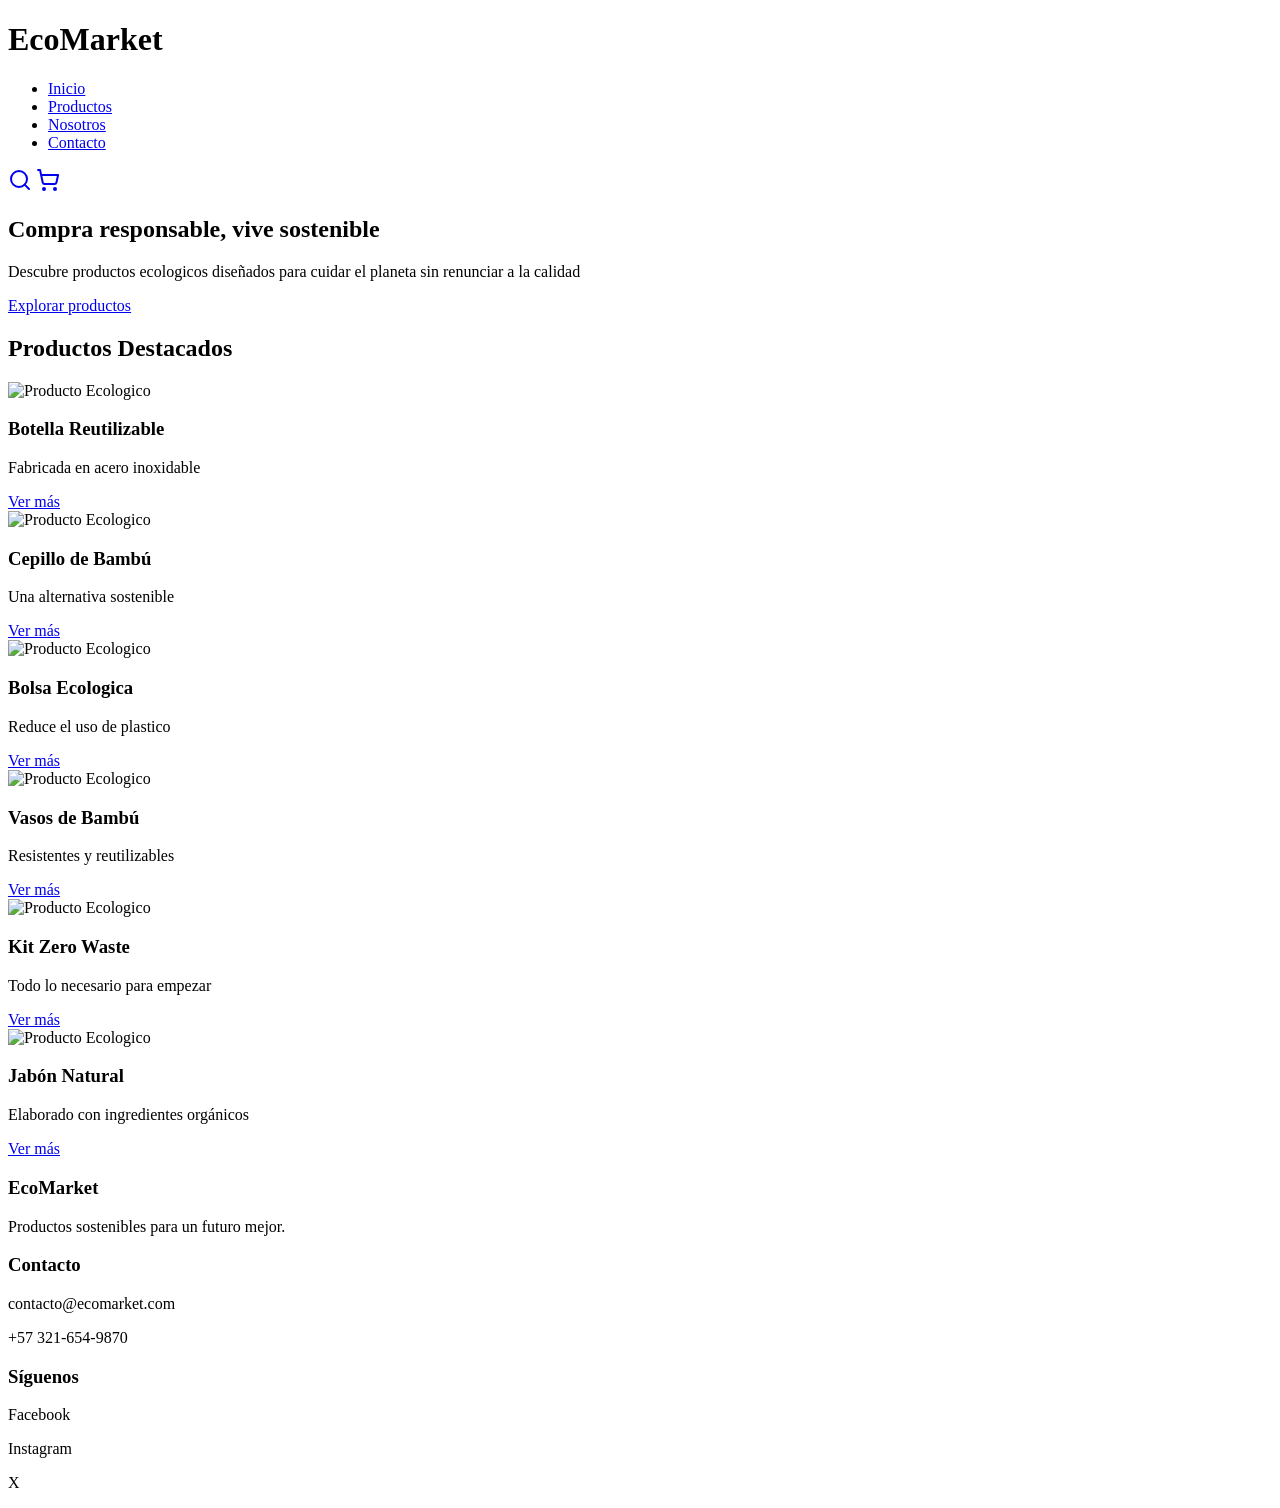
==== index.html @ 767660d7 "feat: :sparkles: New project "EcoMarket" Created the index.html home page with the principal informa" ====
<!DOCTYPE html>
<html lang="es">
<head>
    <meta charset="UTF-8">
    <meta name="viewport" content="width=device-width, initial-scale=1.0">

    <title>EcoMarket | Productos Sostenibles</title>

    <link rel="stylesheet" href="css/main.css">
    <link rel="stylesheet" href="css/layout.css">
    <link rel="stylesheet" href="css/components.css">
    <link rel="stylesheet" href="css/animations.css">
</head>

<body>
    <!---------- HEADER ---------->
    <header>

        <div class="logo">
            <h1>EcoMarket</h1>
        </div>

        <nav>

            <ul>
                <li><a href="index.html">Inicio</a></li>
                <li><a href="views/productos.html">Productos</a></li>
                <li><a href="views/sobre-nosotros.html">Nosotros</a></li>
                <li><a href="views/contacto.html">Contacto</a></li>
            </ul>

        </nav>

        <div class="header-icons">

            <a href="#"><svg xmlns="http://www.w3.org/2000/svg" width="24" height="24" viewBox="0 0 24 24" fill="none" stroke="currentColor" stroke-width="2" stroke-linecap="round" stroke-linejoin="round" class="lucide lucide-search-icon lucide-search"><path d="m21 21-4.34-4.34"/><circle cx="11" cy="11" r="8"/></svg></a>

            <a href="#"><svg xmlns="http://www.w3.org/2000/svg" width="24" height="24" viewBox="0 0 24 24" fill="none" stroke="currentColor" stroke-width="2" stroke-linecap="round" stroke-linejoin="round" class="lucide lucide-shopping-cart-icon lucide-shopping-cart"><circle cx="8" cy="21" r="1"/><circle cx="19" cy="21" r="1"/><path d="M2.05 2.05h2l2.66 12.42a2 2 0 0 0 2 1.58h9.78a2 2 0 0 0 1.95-1.57l1.65-7.43H5.12"/></svg></a>

        </div>

    </header>

    <!---------- MAIN ---------->
    <main>
        <!----- Hero ----->
        <section class="hero">

            <div class="hero-content">

                <h2>Compra responsable, vive sostenible</h2>

                <p>Descubre productos ecologicos diseñados para cuidar el planeta sin renunciar a la calidad</p>

                <a href="views/productos.html" class="btn">Explorar productos</a>

            </div>

        </section>

        <!----- Productos Destacados ----->
        <section class="featured-products">

            <h2>Productos Destacados</h2>

            <div class="products-grid">

                <!--- Card #1 --->
                <article class="product-card">

                    <img src="img/products" alt="Producto Ecologico">

                    <h3>Botella Reutilizable</h3>

                    <p>Fabricada en acero inoxidable</p>

                    <a href="#">Ver más</a>

                </article>

                <!--- Card #2 --->
                <article class="product-card">

                    <img src="img/products" alt="Producto Ecologico">

                    <h3>Cepillo de Bambú</h3>

                    <p>Una alternativa sostenible</p>

                    <a href="#">Ver más</a>

                </article>

                <!--- Card #3 --->
                <article class="product-card">

                    <img src="img/products" alt="Producto Ecologico">

                    <h3>Bolsa Ecologica</h3>

                    <p>Reduce el uso de plastico</p>

                    <a href="#">Ver más</a>

                </article>

                <!--- Card #4 --->
                <article class="product-card">
                    <img src="img/products" alt="Producto Ecologico">

                    <h3>Vasos de Bambú</h3>

                    <p>Resistentes y reutilizables</p>

                    <a href="#">Ver más</a>

                </article>

                <!--- Card #5 --->
                <article class="product-card">
                    <img src="img/products" alt="Producto Ecologico">

                    <h3>Kit Zero Waste</h3>

                    <p>Todo lo necesario para empezar</p>

                    <a href="#">Ver más</a>

                </article>

                <!--- Card #6 --->
                <article class="product-card">
                    <img src="img/products" alt="Producto Ecologico">

                    <h3>Jabón Natural</h3>

                    <p>Elaborado con ingredientes orgánicos</p>

                    <a href="#">Ver más</a>

                </article>

            </div>

        </section>

    </main>

    <!---------- FOOTER ---------->
    <footer>
        <div>
            <h3>EcoMarket</h3>

            <p>Productos sostenibles para un futuro mejor.</p>
        </div>

        <div>
            <h3>Contacto</h3>

            <p>contacto@ecomarket.com</p>

            <p>+57 321-654-9870</p>
        </div>

        <div>
            <h3>Síguenos</h3>

            <p>Facebook</p>

            <p>Instagram</p>

            <p>X</p>
        </div>

    </footer>
    
</body>
</html>
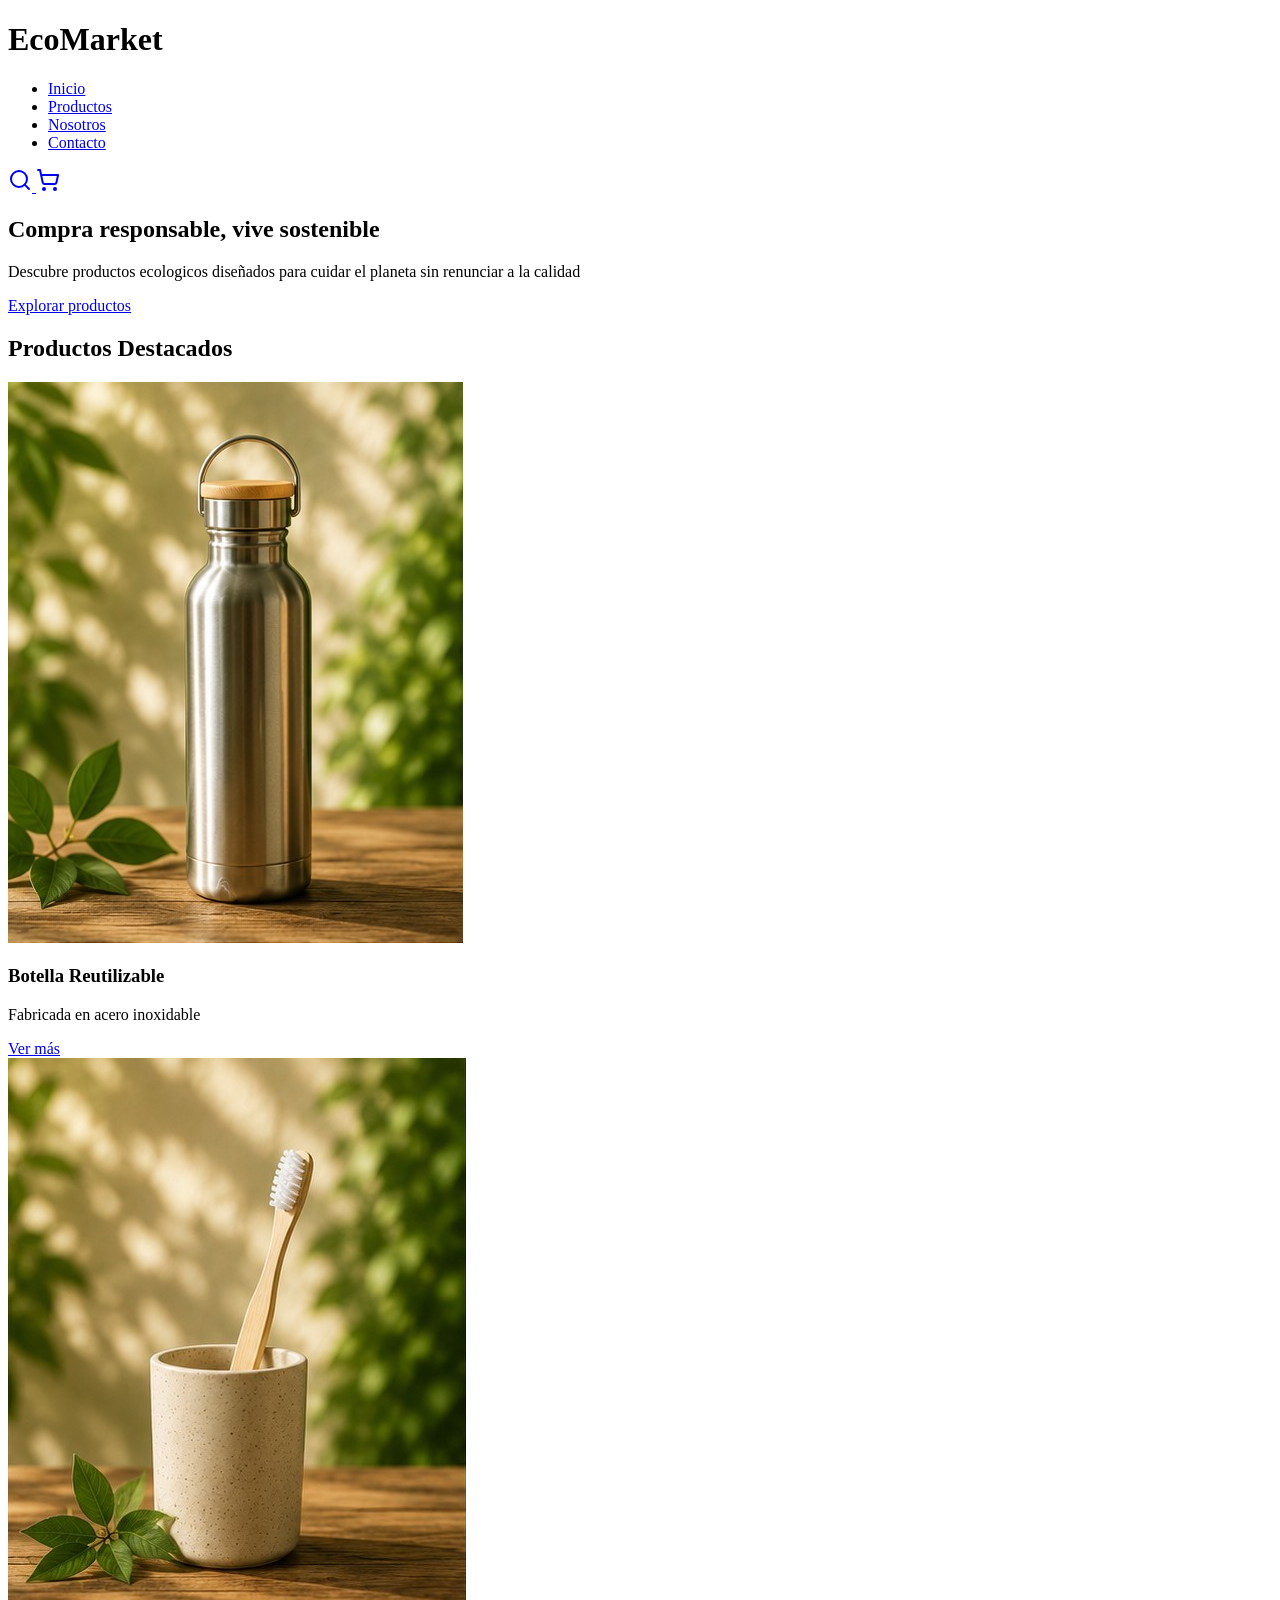
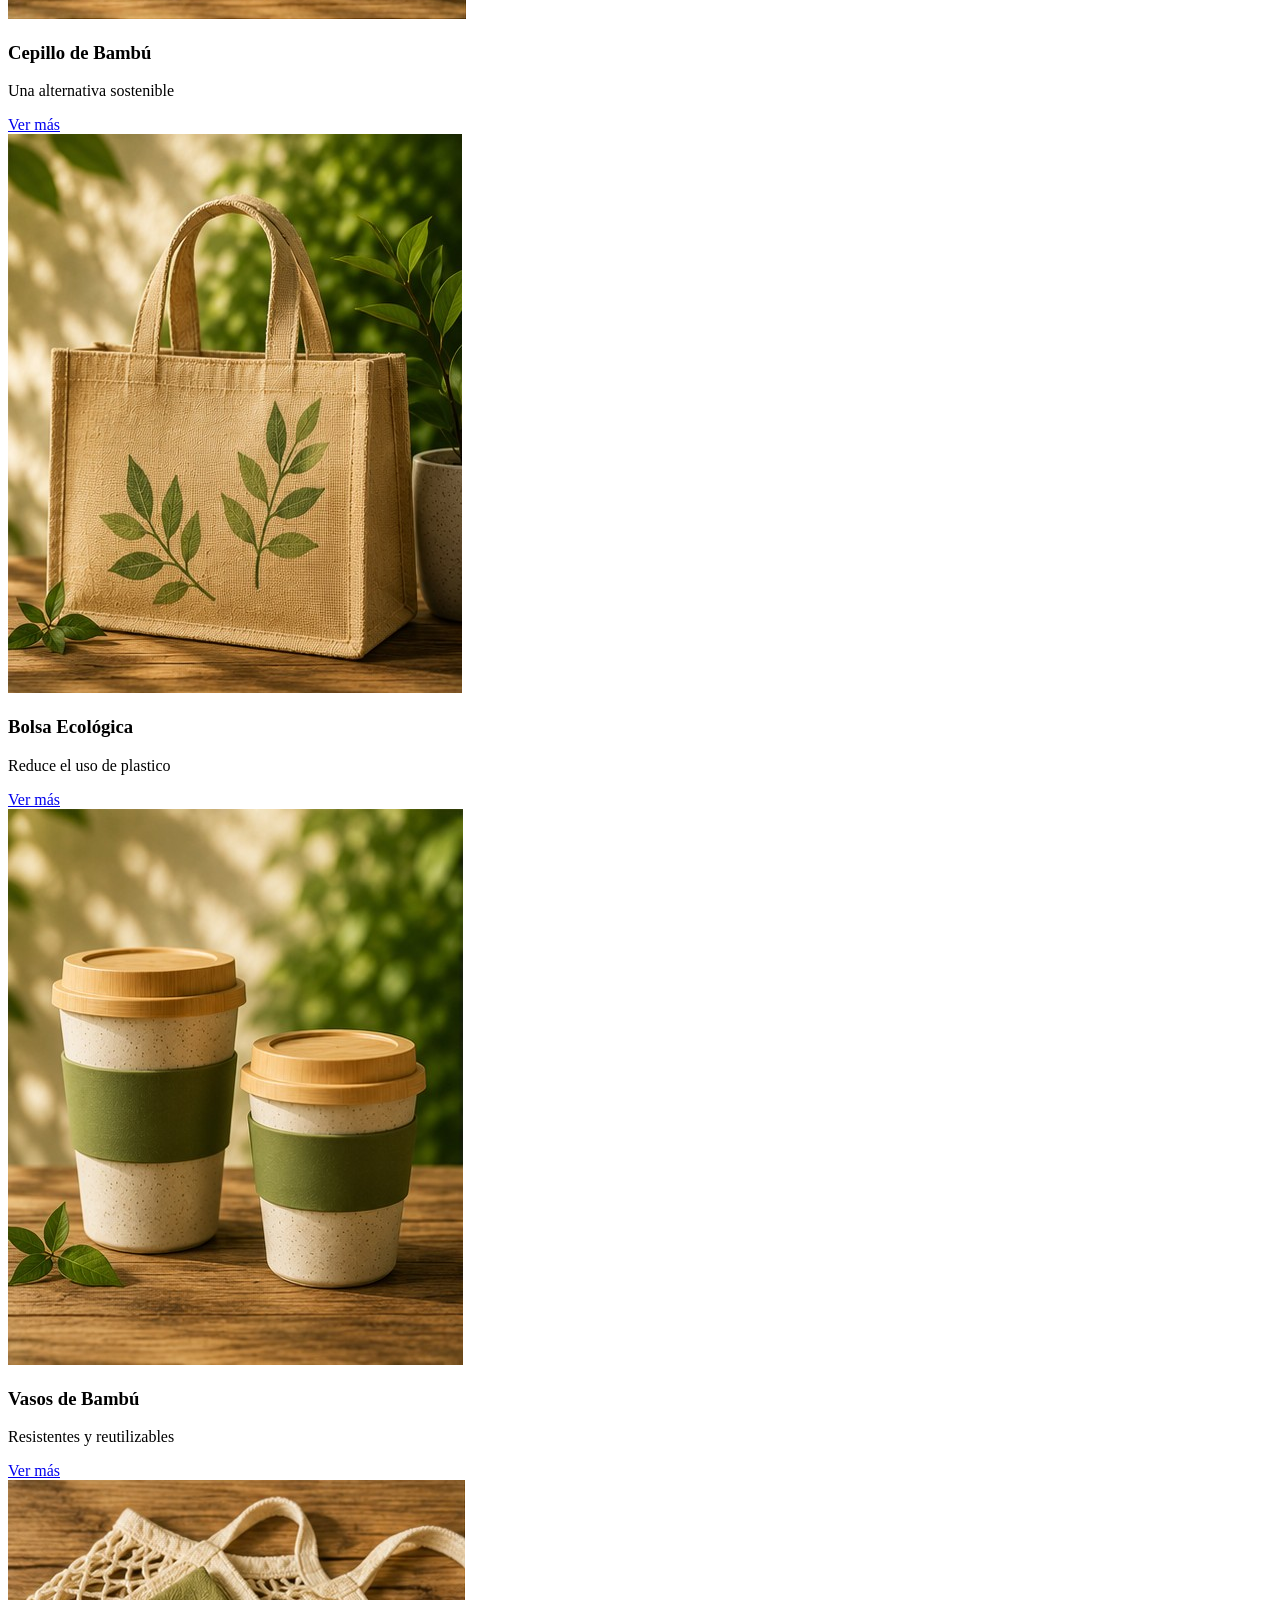
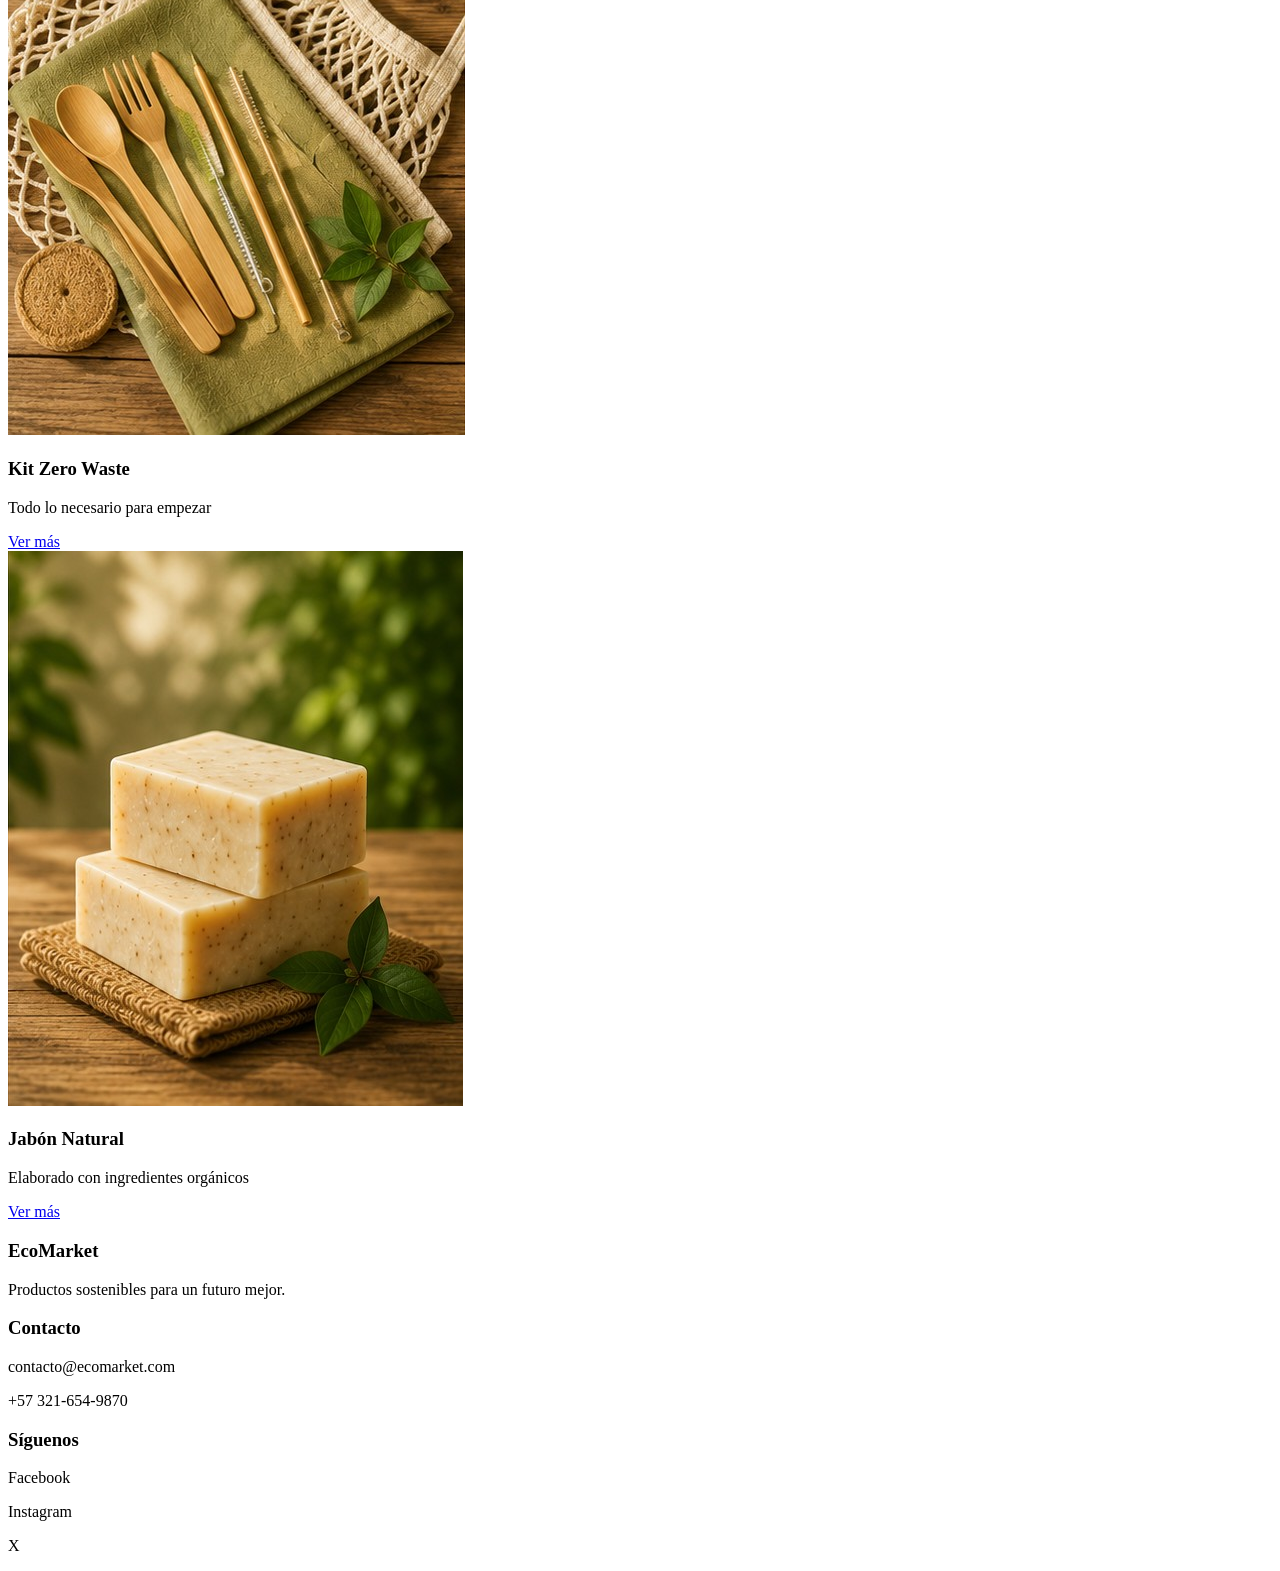
==== commit 6389510d: "docs: :memo: Added new images New images added to the "img" file" ====
--- a/index.html
+++ b/index.html
@@ -33,9 +33,60 @@
 
         <div class="header-icons">
 
-            <a href="#"><svg xmlns="http://www.w3.org/2000/svg" width="24" height="24" viewBox="0 0 24 24" fill="none" stroke="currentColor" stroke-width="2" stroke-linecap="round" stroke-linejoin="round" class="lucide lucide-search-icon lucide-search"><path d="m21 21-4.34-4.34"/><circle cx="11" cy="11" r="8"/></svg></a>
-
-            <a href="#"><svg xmlns="http://www.w3.org/2000/svg" width="24" height="24" viewBox="0 0 24 24" fill="none" stroke="currentColor" stroke-width="2" stroke-linecap="round" stroke-linejoin="round" class="lucide lucide-shopping-cart-icon lucide-shopping-cart"><circle cx="8" cy="21" r="1"/><circle cx="19" cy="21" r="1"/><path d="M2.05 2.05h2l2.66 12.42a2 2 0 0 0 2 1.58h9.78a2 2 0 0 0 1.95-1.57l1.65-7.43H5.12"/></svg></a>
+            <!-- Search Icon -->
+            <a href="#" class="icon-button" aria-label="Buscar">
+                
+                <svg class="icon"
+                xmlns="http://www.w3.org/2000/svg"
+                width="24"
+                height="24"
+                viewBox="0 0 24 24"
+                fill="none"
+                stroke="currentColor"
+                stroke-width="2"
+                stroke-linecap="round"
+                stroke-linejoin="round"
+                class="lucide lucide-search-icon lucide-search">
+
+                <path d="m21 21-4.34-4.34"/>
+
+                <circle
+                cx="11"
+                cy="11"
+                r="8"/>
+
+                </svg>
+            </a>
+
+            <!-- Cart Icon -->
+            <a href="#" class="icon-button" aria-label="Carrito">
+
+                <svg class="icon"
+                xmlns="http://www.w3.org/2000/svg"
+                width="24"
+                height="24"
+                viewBox="0 0 24 24"
+                fill="none"
+                stroke="currentColor"
+                stroke-width="2"
+                stroke-linecap="round"
+                stroke-linejoin="round"
+                class="lucide lucide-shopping-cart-icon lucide-shopping-cart">
+                
+                <circle
+                cx="8"
+                cy="21"
+                r="1"/>
+                
+                <circle
+                cx="19"
+                cy="21"
+                r="1"/>
+                
+                <path d="M2.05 2.05h2l2.66 12.42a2 2 0 0 0 2 1.58h9.78a2 2 0 0 0 1.95-1.57l1.65-7.43H5.12"/>
+
+                </svg>
+            </a>
 
         </div>
 
@@ -68,7 +119,7 @@
                 <!--- Card #1 --->
                 <article class="product-card">
 
-                    <img src="img/products" alt="Producto Ecologico">
+                    <img src="img/products/botella.jpg" alt="Producto Ecologico">
 
                     <h3>Botella Reutilizable</h3>
 
@@ -81,7 +132,7 @@
                 <!--- Card #2 --->
                 <article class="product-card">
 
-                    <img src="img/products" alt="Producto Ecologico">
+                    <img src="img/products/cepillo.jpg" alt="Producto Ecologico">
 
                     <h3>Cepillo de Bambú</h3>
 
@@ -94,9 +145,9 @@
                 <!--- Card #3 --->
                 <article class="product-card">
 
-                    <img src="img/products" alt="Producto Ecologico">
-
-                    <h3>Bolsa Ecologica</h3>
+                    <img src="img/products/bolsa.jpg" alt="Producto Ecologico">
+
+                    <h3>Bolsa Ecológica</h3>
 
                     <p>Reduce el uso de plastico</p>
 
@@ -106,7 +157,7 @@
 
                 <!--- Card #4 --->
                 <article class="product-card">
-                    <img src="img/products" alt="Producto Ecologico">
+                    <img src="img/products/vasos.jpg" alt="Producto Ecologico">
 
                     <h3>Vasos de Bambú</h3>
 
@@ -118,7 +169,7 @@
 
                 <!--- Card #5 --->
                 <article class="product-card">
-                    <img src="img/products" alt="Producto Ecologico">
+                    <img src="img/products/kit.jpg" alt="Producto Ecologico">
 
                     <h3>Kit Zero Waste</h3>
 
@@ -130,7 +181,7 @@
 
                 <!--- Card #6 --->
                 <article class="product-card">
-                    <img src="img/products" alt="Producto Ecologico">
+                    <img src="img/products/jabon.jpg" alt="Producto Ecologico">
 
                     <h3>Jabón Natural</h3>
 
@@ -173,6 +224,6 @@
         </div>
 
     </footer>
-    
+
 </body>
 </html>
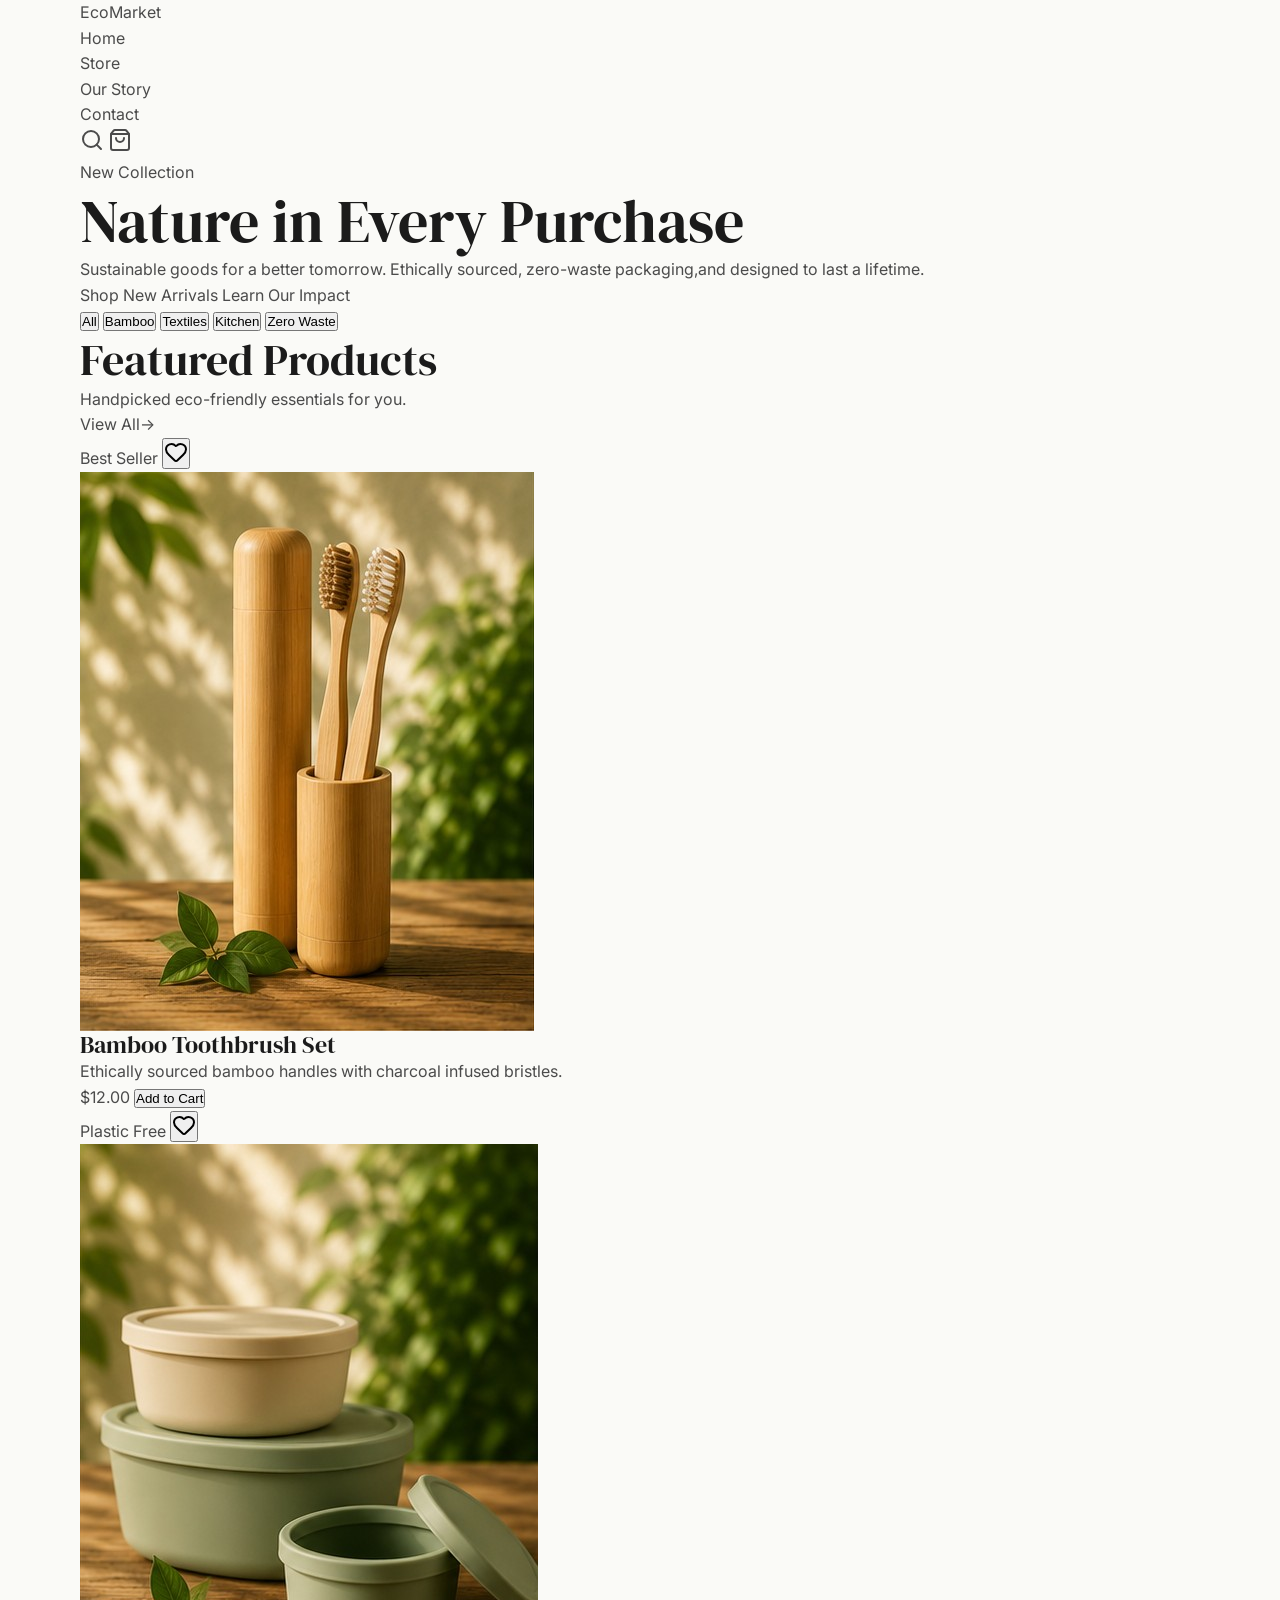
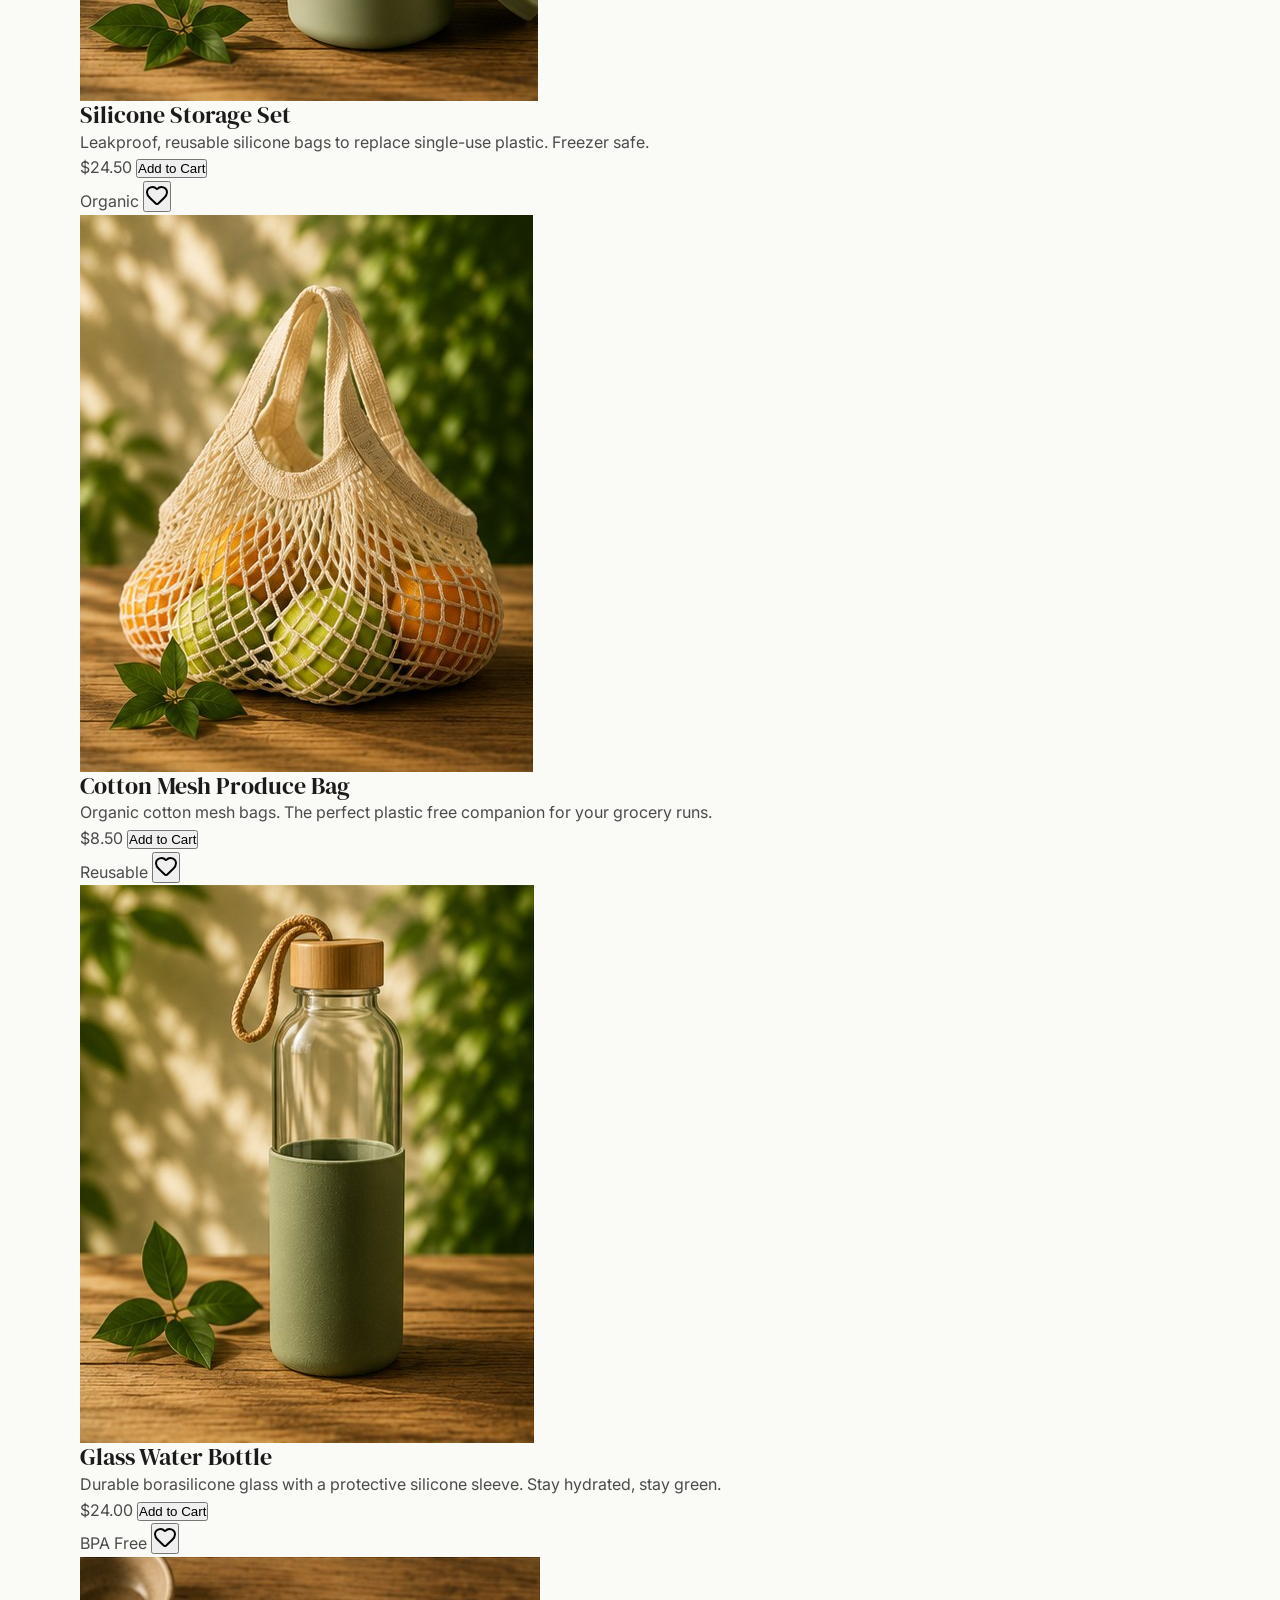
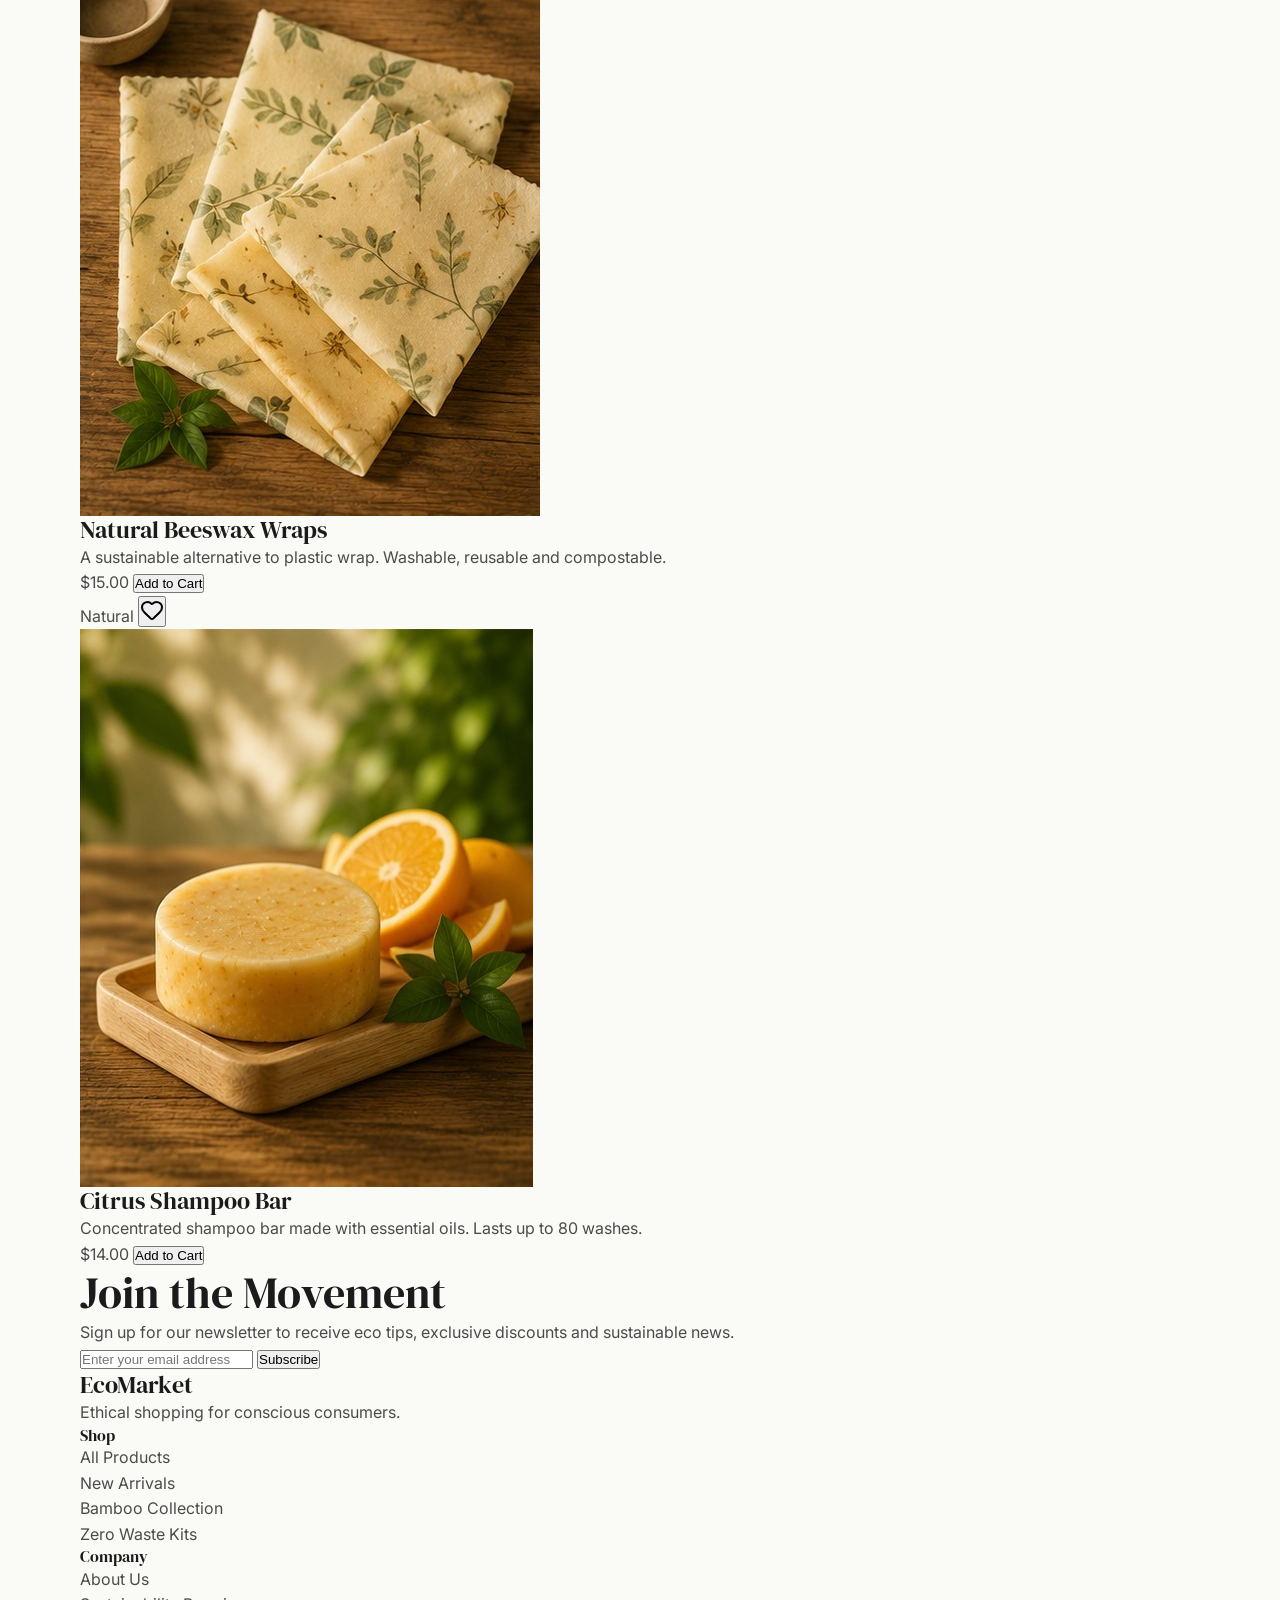
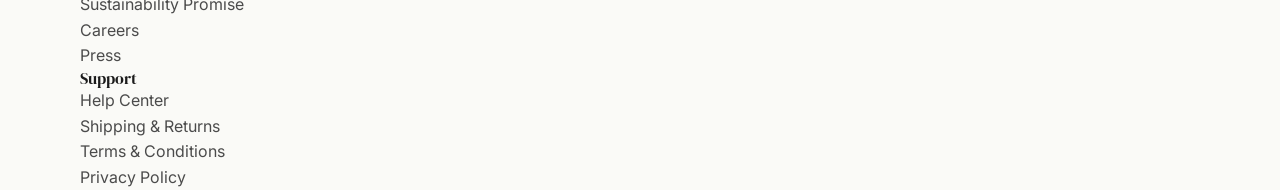
==== commit 091cb190: "fix: :bug: Fix index and main.css Changed index.html and main.css structure" ====
--- a/index.html
+++ b/index.html
@@ -1,229 +1,533 @@
 <!DOCTYPE html>
 <html lang="es">
+
 <head>
     <meta charset="UTF-8">
     <meta name="viewport" content="width=device-width, initial-scale=1.0">
 
     <title>EcoMarket | Productos Sostenibles</title>
 
+    <!-- Google Fonts -->
+    <link rel="preconnect" href="https://fonts.googleapis.com">
+    <link rel="preconnect" href="https://fonts.gstatic.com" crossorigin>
+    <link
+        href="https://fonts.googleapis.com/css2?family=DM+Serif+Display&family=Inter:wght@300;400;500;600;700&display=swap"
+        rel="stylesheet">
+
+    <!-- CSS -->
     <link rel="stylesheet" href="css/main.css">
     <link rel="stylesheet" href="css/layout.css">
     <link rel="stylesheet" href="css/components.css">
     <link rel="stylesheet" href="css/animations.css">
 </head>
 
+
 <body>
-    <!---------- HEADER ---------->
-    <header>
-
-        <div class="logo">
-            <h1>EcoMarket</h1>
+    <!----------------- HEADER ----------------->
+    <header class="site-header">
+
+        <div class="container">
+
+            <!-- Logo -->
+            <a href="index.html" class="logo">EcoMarket</a>
+
+            <!-- Navegación -->
+            <nav class="site-nav">
+
+                <ul class="site-nav__menu">
+
+                    <li class="site-nav__item"><a href="index.html" class="active">Home</a></li>
+                    <li class="site-nav__item"><a href="views/productos.html">Store</a></li>
+                    <li class="site-nav__item"><a href="views/sobre-nosotros.html">Our Story</a></li>
+                    <li class="site-nav__item"><a href="views/contacto.html">Contact</a></li>
+
+                </ul>
+
+            </nav>
+
+            <!-- Acciones -->
+            <div class="header-actions">
+
+                <!-- Buscar -->
+                <a href="#" class="icon-button" aria-label="Search">
+
+                    <svg xmlns="http://www.w3.org/2000/svg" width="24" height="24" viewBox="0 0 24 24" fill="none"
+                        stroke="currentColor" stroke-width="2" stroke-linecap="round" stroke-linejoin="round"
+                        class="lucide lucide-search-icon lucide-search">
+                        <path d="m21 21-4.34-4.34" />
+                        <circle cx="11" cy="11" r="8" />
+                    </svg>
+
+                </a>
+
+                <!-- Carrito -->
+                <a href="#" class="icon-button" aria-label="Shopping cart">
+
+                    <svg xmlns="http://www.w3.org/2000/svg" width="24" height="24" viewBox="0 0 24 24" fill="none"
+                        stroke="currentColor" stroke-width="2" stroke-linecap="round" stroke-linejoin="round"
+                        class="lucide lucide-shopping-bag-icon lucide-shopping-bag">
+                        <path d="M16 10a4 4 0 0 1-8 0" />
+                        <path d="M3.103 6.034h17.794" />
+                        <path
+                            d="M3.4 5.467a2 2 0 0 0-.4 1.2V20a2 2 0 0 0 2 2h14a2 2 0 0 0 2-2V6.667a2 2 0 0 0-.4-1.2l-2-2.667A2 2 0 0 0 17 2H7a2 2 0 0 0-1.6.8z" />
+                    </svg>
+
+                </a>
+
+            </div>
+
         </div>
 
-        <nav>
-
-            <ul>
-                <li><a href="index.html">Inicio</a></li>
-                <li><a href="views/productos.html">Productos</a></li>
-                <li><a href="views/sobre-nosotros.html">Nosotros</a></li>
-                <li><a href="views/contacto.html">Contacto</a></li>
-            </ul>
-
-        </nav>
-
-        <div class="header-icons">
-
-            <!-- Search Icon -->
-            <a href="#" class="icon-button" aria-label="Buscar">
-                
-                <svg class="icon"
-                xmlns="http://www.w3.org/2000/svg"
-                width="24"
-                height="24"
-                viewBox="0 0 24 24"
-                fill="none"
-                stroke="currentColor"
-                stroke-width="2"
-                stroke-linecap="round"
-                stroke-linejoin="round"
-                class="lucide lucide-search-icon lucide-search">
-
-                <path d="m21 21-4.34-4.34"/>
-
-                <circle
-                cx="11"
-                cy="11"
-                r="8"/>
-
-                </svg>
-            </a>
-
-            <!-- Cart Icon -->
-            <a href="#" class="icon-button" aria-label="Carrito">
-
-                <svg class="icon"
-                xmlns="http://www.w3.org/2000/svg"
-                width="24"
-                height="24"
-                viewBox="0 0 24 24"
-                fill="none"
-                stroke="currentColor"
-                stroke-width="2"
-                stroke-linecap="round"
-                stroke-linejoin="round"
-                class="lucide lucide-shopping-cart-icon lucide-shopping-cart">
-                
-                <circle
-                cx="8"
-                cy="21"
-                r="1"/>
-                
-                <circle
-                cx="19"
-                cy="21"
-                r="1"/>
-                
-                <path d="M2.05 2.05h2l2.66 12.42a2 2 0 0 0 2 1.58h9.78a2 2 0 0 0 1.95-1.57l1.65-7.43H5.12"/>
-
-                </svg>
-            </a>
+    </header>
+
+    <!----------------- MAIN ----------------->
+    <main>
+
+        <!-- HERO -->
+        <section class="hero">
+
+            <div class="hero__overlay"></div>
+
+            <div class="container">
+
+                <div class="hero__content">
+
+                    <span class="hero__badge">New Collection</span>
+
+                    <h1 class="hero__title">Nature in Every Purchase</h1>
+
+                    <p class="hero__description">
+                        Sustainable goods for a better tomorrow. Ethically sourced, zero-waste packaging,and designed to
+                        last a lifetime.
+                    </p>
+
+                    <div class="hero__buttons">
+
+                        <a href="views/productos.html" class="btn btn-primary">Shop New Arrivals</a>
+
+                        <a href="views/sobre-nosotros.html" class="btn btn-secondary">Learn Our Impact</a>
+
+                    </div>
+
+                </div>
+
+            </div>
+
+        </section>
+
+        <!-- CATEGORÍAS -->
+        <section class="categories">
+
+            <div class="container">
+
+                <button type="button" class="category active">All</button>
+                <button type="button" class="category">Bamboo</button>
+                <button type="button" class="category">Textiles</button>
+                <button type="button" class="category">Kitchen</button>
+                <button type="button" class="category">Zero Waste</button>
+
+            </div>
+
+        </section>
+
+        <!-- PRODUCTOS -->
+        <section class="featured-products">
+
+            <div class="container">
+
+                <div class="section-title">
+
+                    <div>
+
+                        <h2>Featured Products</h2>
+
+                        <p>Handpicked eco-friendly essentials for you.</p>
+
+                    </div>
+
+                    <a href="views/productos.html" class="view-all">View All<span>→</span></a>
+
+                </div>
+
+
+                <div class="products-grid">
+
+                    <!-- Primer Producto -->
+                    <article class="product-card">
+
+                        <figure class="product-card__image">
+
+                            <span class="product-card__badge">
+                                Best Seller
+                            </span>
+
+                            <button type="button" class="product-card__favorite" aria-label="Add to favorites">
+
+                                <svg xmlns="http://www.w3.org/2000/svg" width="24" height="24" viewBox="0 0 24 24"
+                                    fill="none" stroke="currentColor" stroke-width="2" stroke-linecap="round"
+                                    stroke-linejoin="round" class="lucide lucide-heart-icon lucide-heart">
+                                    <path
+                                        d="M2 9.5a5.5 5.5 0 0 1 9.591-3.676.56.56 0 0 0 .818 0A5.49 5.49 0 0 1 22 9.5c0 2.29-1.5 4-3 5.5l-5.492 5.313a2 2 0 0 1-3 .019L5 15c-1.5-1.5-3-3.2-3-5.5" />
+                                </svg>
+
+                            </button>
+
+                            <img src="img/products/Bamboo-Toothbrush-Set.jpg" alt="Bamboo Toothbrush">
+
+                        </figure>
+
+                        <div class="product-card__content">
+
+                            <h3 class="product-card__title">Bamboo Toothbrush Set</h3>
+
+                            <p class="product-card__description">
+                                Ethically sourced bamboo handles with charcoal infused bristles.
+                            </p>
+
+                            <div class="product-card__footer">
+
+                                <span class="product-card__price">$12.00</span>
+
+                                <button type="button" class="product-card__button">Add to Cart</button>
+
+                            </div>
+
+                        </div>
+
+                    </article>
+
+                    <!-- Segundo Producto -->
+                    <article class="product-card">
+
+                        <figure class="product-card__image">
+
+                            <span class="product-card__badge">
+                                Plastic Free
+                            </span>
+
+                            <button type="button" class="product-card__favorite" aria-label="Add to favorites">
+
+                                <svg xmlns="http://www.w3.org/2000/svg" width="24" height="24" viewBox="0 0 24 24"
+                                    fill="none" stroke="currentColor" stroke-width="2" stroke-linecap="round"
+                                    stroke-linejoin="round" class="lucide lucide-heart-icon lucide-heart">
+                                    <path
+                                        d="M2 9.5a5.5 5.5 0 0 1 9.591-3.676.56.56 0 0 0 .818 0A5.49 5.49 0 0 1 22 9.5c0 2.29-1.5 4-3 5.5l-5.492 5.313a2 2 0 0 1-3 .019L5 15c-1.5-1.5-3-3.2-3-5.5" />
+                                </svg>
+
+                            </button>
+
+                            <img src="img/products/Silicone-Storage-Set.jpg" alt="Silicone Storage Set">
+
+                        </figure>
+
+                        <div class="product-card__content">
+
+                            <h3 class="product-card__title">Silicone Storage Set</h3>
+
+                            <p class="product-card__description">
+                                Leakproof, reusable silicone bags to replace single-use plastic. Freezer safe.
+                            </p>
+
+                            <div class="product-card__footer">
+
+                                <span class="product-card__price">$24.50</span>
+
+                                <button type="button" class="product-card__button">Add to Cart</button>
+
+                            </div>
+
+                        </div>
+
+                    </article>
+
+                    <!-- Tercer Producto -->
+                    <article class="product-card">
+
+                        <figure class="product-card__image">
+
+                            <span class="product-card__badge">
+                                Organic
+                            </span>
+
+                            <button type="button" class="product-card__favorite" aria-label="Add to favorites">
+
+                                <svg xmlns="http://www.w3.org/2000/svg" width="24" height="24" viewBox="0 0 24 24"
+                                    fill="none" stroke="currentColor" stroke-width="2" stroke-linecap="round"
+                                    stroke-linejoin="round" class="lucide lucide-heart-icon lucide-heart">
+                                    <path
+                                        d="M2 9.5a5.5 5.5 0 0 1 9.591-3.676.56.56 0 0 0 .818 0A5.49 5.49 0 0 1 22 9.5c0 2.29-1.5 4-3 5.5l-5.492 5.313a2 2 0 0 1-3 .019L5 15c-1.5-1.5-3-3.2-3-5.5" />
+                                </svg>
+
+                            </button>
+
+                            <img src="img/products/Cotton-Mesh-Produce-Bag.jpg" alt="Cotton Mesh Produce Bag">
+
+                        </figure>
+
+                        <div class="product-card__content">
+
+                            <h3 class="product-card__title">Cotton Mesh Produce Bag</h3>
+
+                            <p class="product-card__description">
+                                Organic cotton mesh bags. The perfect plastic free companion for your grocery runs.
+                            </p>
+
+                            <div class="product-card__footer">
+
+                                <span class="product-card__price">$8.50</span>
+
+                                <button type="button" class="product-card__button">Add to Cart</button>
+
+                            </div>
+
+                        </div>
+
+                    </article>
+
+                    <!-- Cuarto Producto -->
+                    <article class="product-card">
+
+                        <figure class="product-card__image">
+
+                            <span class="product-card__badge">
+                                Reusable
+                            </span>
+
+                            <button type="button" class="product-card__favorite" aria-label="Add to favorites">
+
+                                <svg xmlns="http://www.w3.org/2000/svg" width="24" height="24" viewBox="0 0 24 24"
+                                    fill="none" stroke="currentColor" stroke-width="2" stroke-linecap="round"
+                                    stroke-linejoin="round" class="lucide lucide-heart-icon lucide-heart">
+                                    <path
+                                        d="M2 9.5a5.5 5.5 0 0 1 9.591-3.676.56.56 0 0 0 .818 0A5.49 5.49 0 0 1 22 9.5c0 2.29-1.5 4-3 5.5l-5.492 5.313a2 2 0 0 1-3 .019L5 15c-1.5-1.5-3-3.2-3-5.5" />
+                                </svg>
+
+                            </button>
+
+                            <img src="img/products/Glass-Water-Bottle.jpg" alt="Glass Water Bottle">
+
+                        </figure>
+
+                        <div class="product-card__content">
+
+                            <h3 class="product-card__title">Glass Water Bottle</h3>
+
+                            <p class="product-card__description">
+                                Durable borasilicone glass with a protective silicone sleeve. Stay hydrated, stay green.
+                            </p>
+
+                            <div class="product-card__footer">
+
+                                <span class="product-card__price">$24.00</span>
+
+                                <button type="button" class="product-card__button">Add to Cart</button>
+
+                            </div>
+
+                        </div>
+
+                    </article>
+
+                    <!-- Quinto Producto -->
+                    <article class="product-card">
+
+                        <figure class="product-card__image">
+
+                            <span class="product-card__badge">
+                                BPA Free
+                            </span>
+
+                            <button type="button" class="product-card__favorite" aria-label="Add to favorites">
+
+                                <svg xmlns="http://www.w3.org/2000/svg" width="24" height="24" viewBox="0 0 24 24"
+                                    fill="none" stroke="currentColor" stroke-width="2" stroke-linecap="round"
+                                    stroke-linejoin="round" class="lucide lucide-heart-icon lucide-heart">
+                                    <path
+                                        d="M2 9.5a5.5 5.5 0 0 1 9.591-3.676.56.56 0 0 0 .818 0A5.49 5.49 0 0 1 22 9.5c0 2.29-1.5 4-3 5.5l-5.492 5.313a2 2 0 0 1-3 .019L5 15c-1.5-1.5-3-3.2-3-5.5" />
+                                </svg>
+
+                            </button>
+
+                            <img src="img/products/Natural-Beeswax-Wraps.jpg" alt="Natural Beeswax Wraps">
+
+                        </figure>
+
+                        <div class="product-card__content">
+
+                            <h3 class="product-card__title">Natural Beeswax Wraps</h3>
+
+                            <p class="product-card__description">
+                                A sustainable alternative to plastic wrap. Washable, reusable and compostable.
+                            </p>
+
+                            <div class="product-card__footer">
+
+                                <span class="product-card__price">$15.00</span>
+
+                                <button type="button" class="product-card__button">Add to Cart</button>
+
+                            </div>
+
+                        </div>
+
+                    </article>
+
+                    <!-- Sexto Producto -->
+                    <article class="product-card">
+
+                        <figure class="product-card__image">
+
+                            <span class="product-card__badge">
+                                Natural
+                            </span>
+
+                            <button type="button" class="product-card__favorite" aria-label="Add to favorites">
+
+                                <svg xmlns="http://www.w3.org/2000/svg" width="24" height="24" viewBox="0 0 24 24"
+                                    fill="none" stroke="currentColor" stroke-width="2" stroke-linecap="round"
+                                    stroke-linejoin="round" class="lucide lucide-heart-icon lucide-heart">
+                                    <path
+                                        d="M2 9.5a5.5 5.5 0 0 1 9.591-3.676.56.56 0 0 0 .818 0A5.49 5.49 0 0 1 22 9.5c0 2.29-1.5 4-3 5.5l-5.492 5.313a2 2 0 0 1-3 .019L5 15c-1.5-1.5-3-3.2-3-5.5" />
+                                </svg>
+
+                            </button>
+
+                            <img src="img/products/Citrus-Shampoo-Bar.jpg" alt="Citrus Shampoo Bar">
+
+                        </figure>
+
+                        <div class="product-card__content">
+
+                            <h3 class="product-card__title">Citrus Shampoo Bar</h3>
+
+                            <p class="product-card__description">
+                                Concentrated shampoo bar made with essential oils. Lasts up to 80 washes.
+                            </p>
+
+                            <div class="product-card__footer">
+
+                                <span class="product-card__price">$14.00</span>
+
+                                <button type="button" class="product-card__button">Add to Cart</button>
+
+                            </div>
+
+                        </div>
+
+                    </article>
+
+                </div>
+
+            </div>
+
+        </section>
+
+        <!-- NEWSLETTER -->
+        <section class="newsletter">
+
+            <div class="container">
+
+                <div class="newsletter__content">
+
+                    <div class="newsletter__text">
+
+                        <h2>Join the Movement</h2>
+
+                        <p>
+                            Sign up for our newsletter to receive eco tips, exclusive discounts and sustainable news.
+                        </p>
+
+                        <form class="newsletter__form">
+
+                            <input type="email" placeholder="Enter your email address" required>
+
+                            <button type="submit">Subscribe</button>
+
+                        </form>
+
+                    </div>
+
+
+
+                    <div class="newsletter__image">
+
+                    </div>
+
+                </div>
+
+            </div>
+
+        </section>
+
+    </main>
+
+    <!----------------- FOOTER ----------------->
+    <footer class="site-footer">
+
+        <div class="container">
+
+            <div class="footer-column">
+
+                <h3>EcoMarket</h3>
+
+                <p>
+                    Ethical shopping for conscious consumers.
+                </p>
+
+            </div>
+
+
+            <div class="footer-column">
+
+                <h4>Shop</h4>
+
+                <ul>
+
+                    <li><a href="#">All Products</a></li>
+                    <li><a href="#"></a>New Arrivals</a></li>
+                    <li><a href="#"></a>Bamboo Collection</a></li>
+                    <li><a href="#"></a>Zero Waste Kits</a></li>
+
+                </ul>
+
+            </div>
+
+
+            <div class="footer-column">
+
+                <h4>Company</h4>
+
+                <ul>
+
+                    <li>About Us</li>
+                    <li>Sustainability Promise</li>
+                    <li>Careers</li>
+                    <li>Press</li>
+
+                </ul>
+
+            </div>
+
+
+            <div class="footer-column">
+
+                <h4>Support</h4>
+
+                <ul>
+
+                    <li>Help Center</li>
+                    <li>Shipping & Returns</li>
+                    <li>Terms & Conditions</li>
+                    <li>Privacy Policy</li>
+
+                </ul>
+
+            </div>
 
         </div>
 
-    </header>
-
-    <!---------- MAIN ---------->
-    <main>
-        <!----- Hero ----->
-        <section class="hero">
-
-            <div class="hero-content">
-
-                <h2>Compra responsable, vive sostenible</h2>
-
-                <p>Descubre productos ecologicos diseñados para cuidar el planeta sin renunciar a la calidad</p>
-
-                <a href="views/productos.html" class="btn">Explorar productos</a>
-
-            </div>
-
-        </section>
-
-        <!----- Productos Destacados ----->
-        <section class="featured-products">
-
-            <h2>Productos Destacados</h2>
-
-            <div class="products-grid">
-
-                <!--- Card #1 --->
-                <article class="product-card">
-
-                    <img src="img/products/botella.jpg" alt="Producto Ecologico">
-
-                    <h3>Botella Reutilizable</h3>
-
-                    <p>Fabricada en acero inoxidable</p>
-
-                    <a href="#">Ver más</a>
-
-                </article>
-
-                <!--- Card #2 --->
-                <article class="product-card">
-
-                    <img src="img/products/cepillo.jpg" alt="Producto Ecologico">
-
-                    <h3>Cepillo de Bambú</h3>
-
-                    <p>Una alternativa sostenible</p>
-
-                    <a href="#">Ver más</a>
-
-                </article>
-
-                <!--- Card #3 --->
-                <article class="product-card">
-
-                    <img src="img/products/bolsa.jpg" alt="Producto Ecologico">
-
-                    <h3>Bolsa Ecológica</h3>
-
-                    <p>Reduce el uso de plastico</p>
-
-                    <a href="#">Ver más</a>
-
-                </article>
-
-                <!--- Card #4 --->
-                <article class="product-card">
-                    <img src="img/products/vasos.jpg" alt="Producto Ecologico">
-
-                    <h3>Vasos de Bambú</h3>
-
-                    <p>Resistentes y reutilizables</p>
-
-                    <a href="#">Ver más</a>
-
-                </article>
-
-                <!--- Card #5 --->
-                <article class="product-card">
-                    <img src="img/products/kit.jpg" alt="Producto Ecologico">
-
-                    <h3>Kit Zero Waste</h3>
-
-                    <p>Todo lo necesario para empezar</p>
-
-                    <a href="#">Ver más</a>
-
-                </article>
-
-                <!--- Card #6 --->
-                <article class="product-card">
-                    <img src="img/products/jabon.jpg" alt="Producto Ecologico">
-
-                    <h3>Jabón Natural</h3>
-
-                    <p>Elaborado con ingredientes orgánicos</p>
-
-                    <a href="#">Ver más</a>
-
-                </article>
-
-            </div>
-
-        </section>
-
-    </main>
-
-    <!---------- FOOTER ---------->
-    <footer>
-        <div>
-            <h3>EcoMarket</h3>
-
-            <p>Productos sostenibles para un futuro mejor.</p>
-        </div>
-
-        <div>
-            <h3>Contacto</h3>
-
-            <p>contacto@ecomarket.com</p>
-
-            <p>+57 321-654-9870</p>
-        </div>
-
-        <div>
-            <h3>Síguenos</h3>
-
-            <p>Facebook</p>
-
-            <p>Instagram</p>
-
-            <p>X</p>
-        </div>
-
     </footer>
 
 </body>
+
 </html>
--- a/css/main.css
+++ b/css/main.css
@@ -0,0 +1,133 @@
+/* ------------ RESET ------------*/
+*,
+*::before,
+*::after {
+    margin: 0;
+    padding: 0;
+    box-sizing: border-box;
+}
+
+
+/* ------------ VARIABLES ------------*/
+:root {
+    /* --- Colores --- */
+    --color-primary: #2ecc71;
+    --color-primary-dark: #27ae60;
+    --color-secondary: #f5f5dc;
+    --color-white: #ffffff;
+    --color-black: #1b1b1b;
+    --color-text: #4b4b4b;
+    --color-border: #e8e8e8;
+    --color-background: #fafaf7;
+
+    /* --- Tipografia ---*/
+    --font-title: "DM Serif Display", serif;
+    --font-body: "Inter", sans-serif;
+
+    /* --- Container --- */
+    --container-width: 1200px;
+
+    /* --- Bordes --- */
+    --radius-sm: 8px;
+    --radius-md: 16px;
+    --radius-lg: 28px;
+
+    /* --- Sombra --- */
+    --shadow-sm: 0 4px 12px rgba(0, 0, 0, .08);
+    --shadow-md: 0 12px 30px rgba(0, 0, 0, .10);
+
+    /* --- Transiciones --- */
+    --transition: .35s ease;
+
+    /* --- Espacios --- */
+    --spacing-xs: .5rem;
+    --spacing-sm: 1rem;
+    --spacing-md: 2rem;
+    --spacing-lg: 4rem;
+    --spacing-xl: 6rem;
+
+    /* --- Header --- */
+    --header-height: 90px;
+
+}
+
+
+/* ------------ BASE ------------*/
+html {
+    scroll-behavior: smooth;
+}
+
+body {
+    font-family: var(--font-body);
+    color: var(--color-text);
+    background-color: var(--color-background);
+    min-height: 100vh;
+    line-height: 1.6;
+    text-rendering: optimizeLegibility;
+}
+
+
+/* ------------ TIPOGRAFIA ------------*/
+h1,
+h2,
+h3,
+h4,
+h5,
+h6{
+    font-family: var(--font-title);
+    color: var(--color-black);
+    line-height:1.2;
+    font-weight:400;
+}
+
+h1{
+    font-size:3.75rem;
+}
+
+h2{
+    font-size:2.75rem;
+}
+
+h3{
+    font-size:1.5rem;
+}
+
+p{
+    font-size:1rem;
+    color: var(--color-text);
+}
+
+small{
+    font-size:.875rem;
+}
+
+
+/* ------------ MEDIA ------------*/
+img,
+picture{
+    display:block;
+    max-width:100%;
+    height: auto;
+}
+
+
+/* ------------ LINKS ------------*/
+a{
+    text-decoration:none;
+    color:inherit;
+}
+
+
+/* ------------ LISTAS ------------*/
+ul,
+ol{
+    list-style:none;
+}
+
+
+/* ------------ UTILIDADES GLOBALES ------------*/
+.container{
+    width:min(90%, var(--container-width));
+    margin-inline:auto;
+    padding-inline: 1rem;
+}
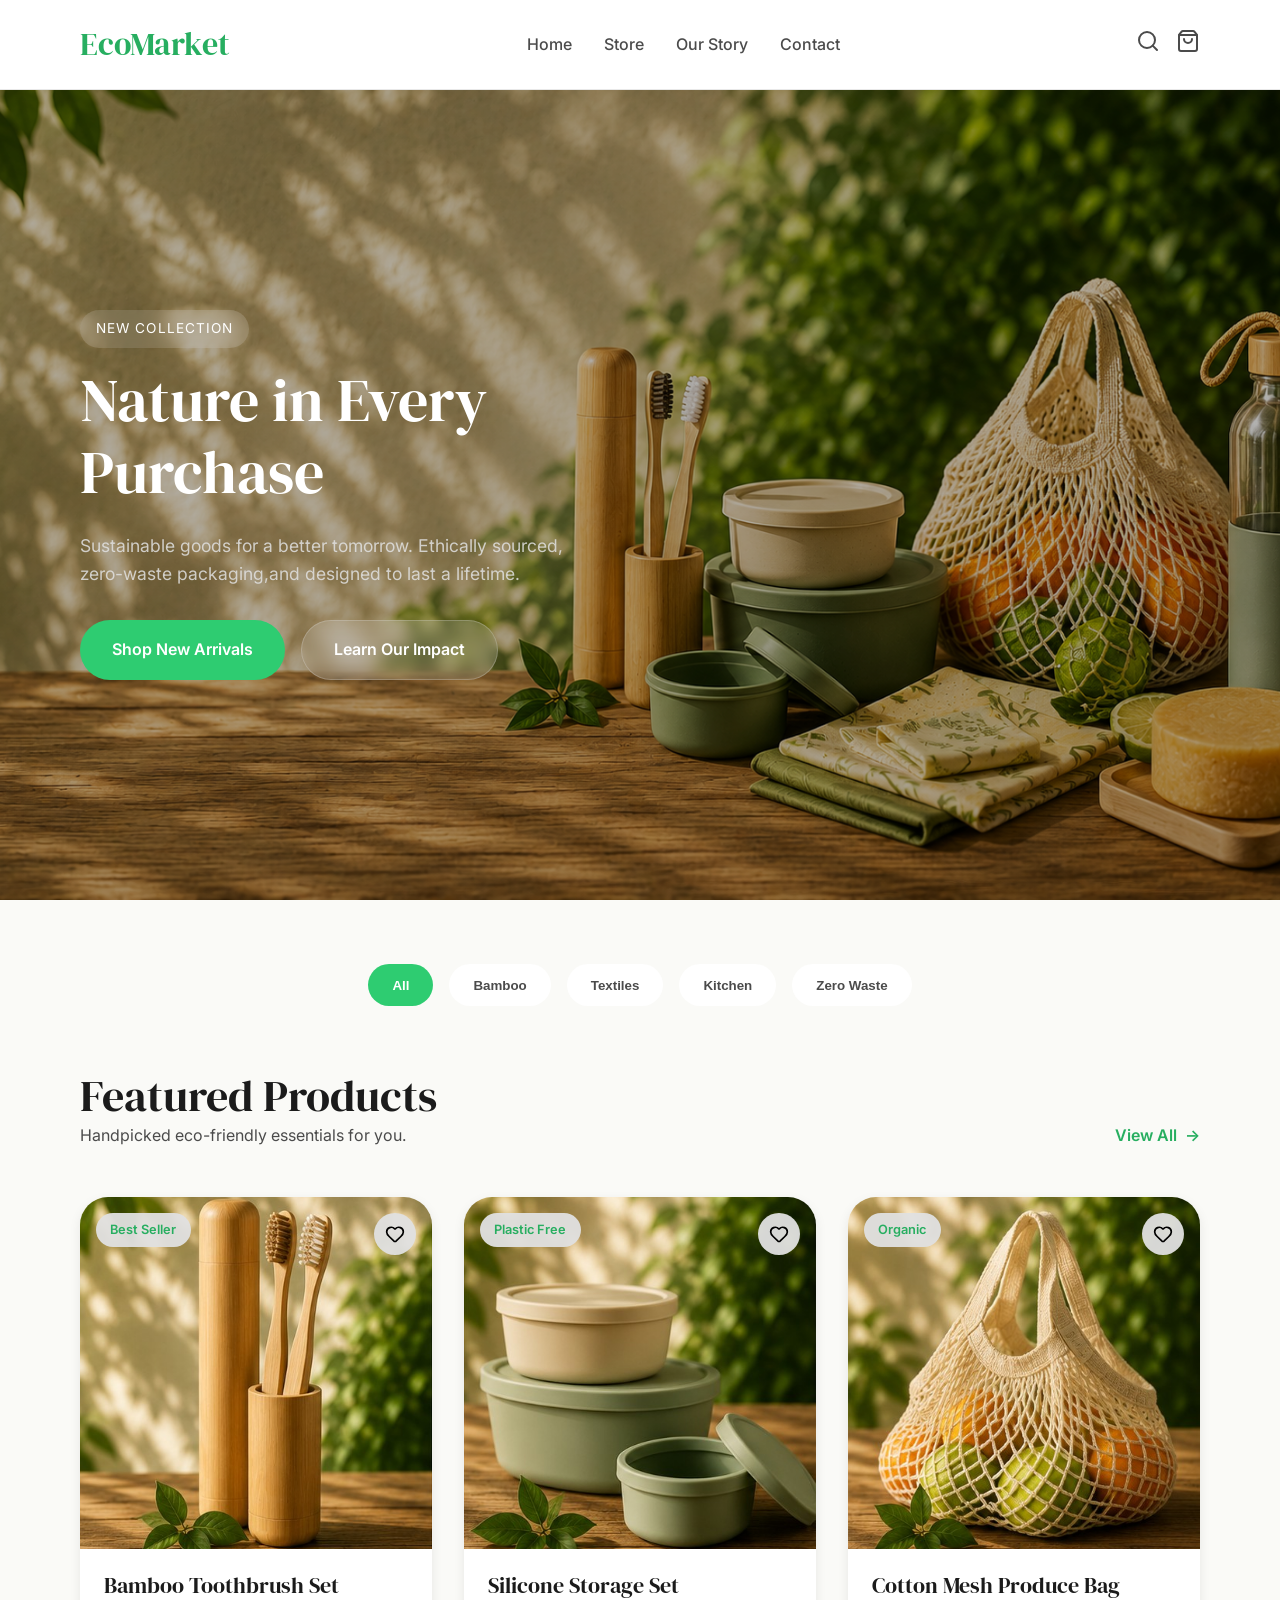
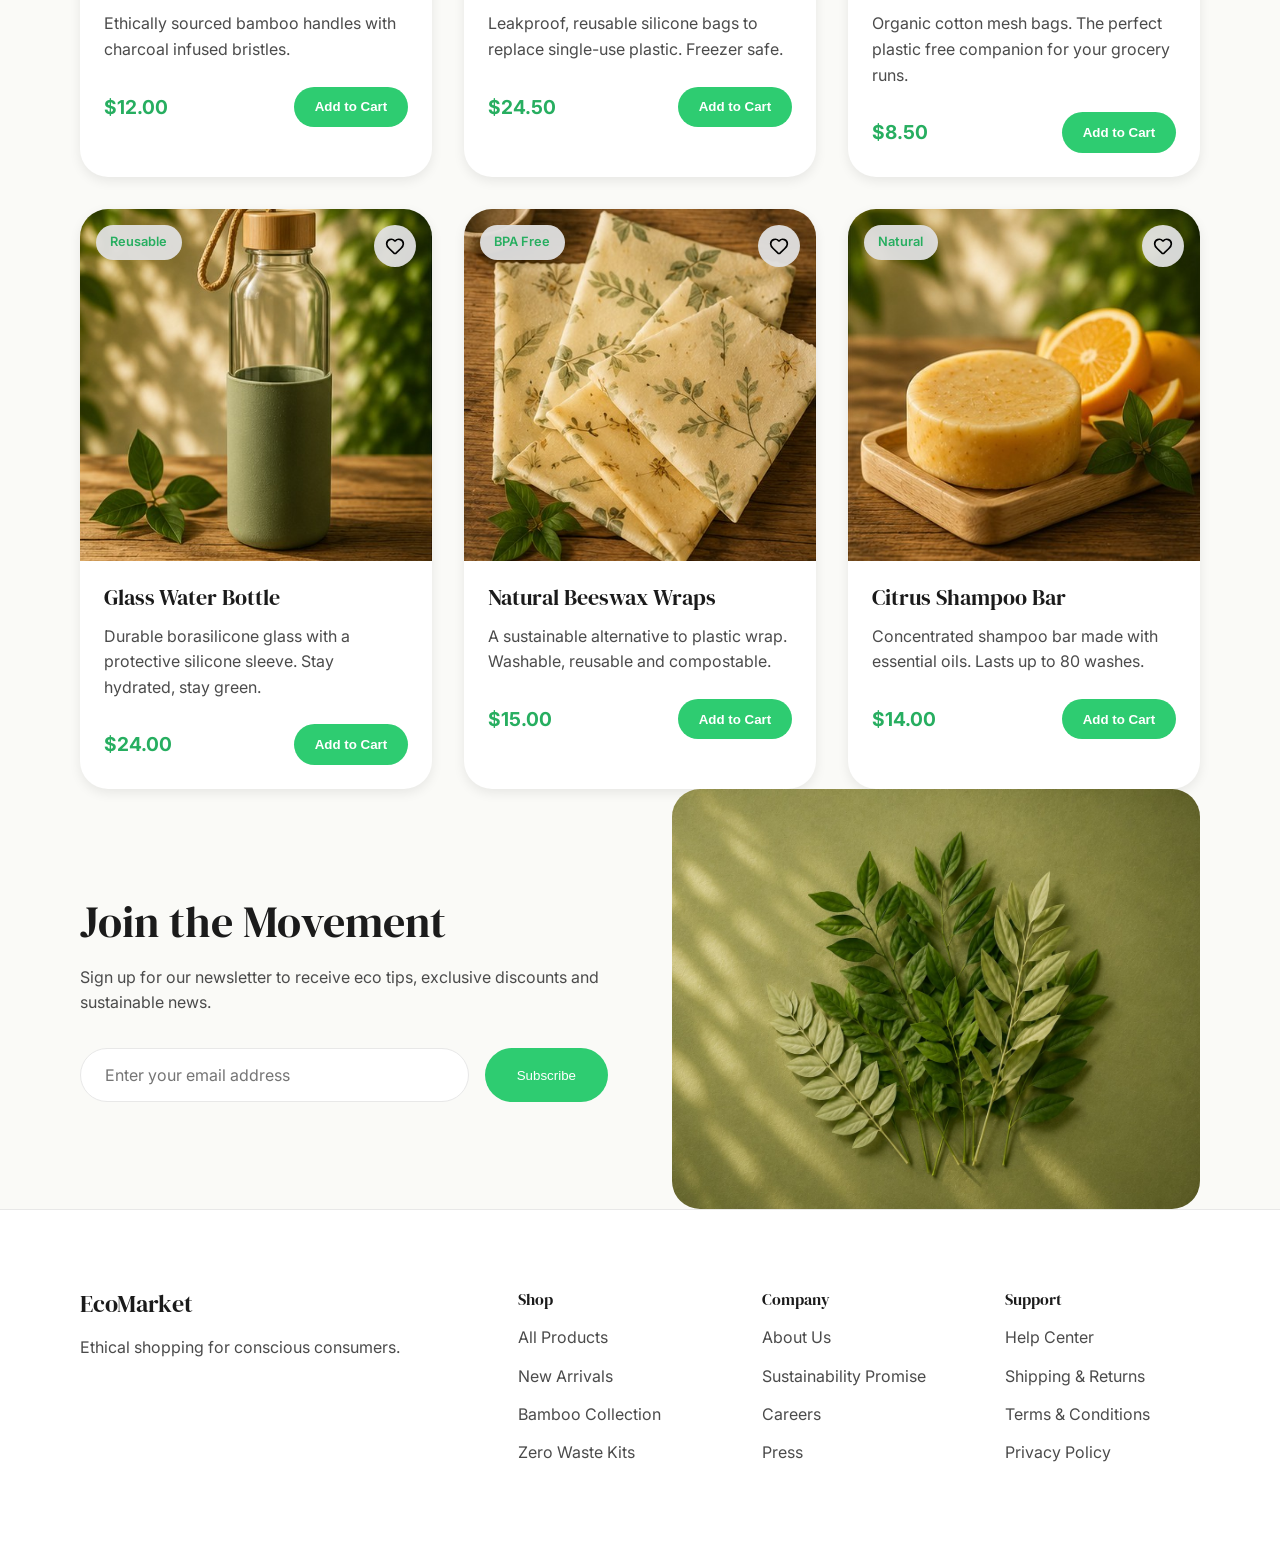
==== commit 0b23c150: "docs: :memo: Added productos.html Added the productos.html file, fixed index.html and completed layo" ====
--- a/index.html
+++ b/index.html
@@ -484,9 +484,9 @@
                 <ul>
 
                     <li><a href="#">All Products</a></li>
-                    <li><a href="#"></a>New Arrivals</a></li>
-                    <li><a href="#"></a>Bamboo Collection</a></li>
-                    <li><a href="#"></a>Zero Waste Kits</a></li>
+                    <li><a href="#">New Arrivals</a></li>
+                    <li><a href="#">Bamboo Collection</a></li>
+                    <li><a href="#">Zero Waste Kits</a></li>
 
                 </ul>
 
@@ -499,10 +499,10 @@
 
                 <ul>
 
-                    <li>About Us</li>
-                    <li>Sustainability Promise</li>
-                    <li>Careers</li>
-                    <li>Press</li>
+                    <li><a href="#">About Us</a></li>
+                    <li><a href="#">Sustainability Promise</a></li>
+                    <li><a href="#">Careers</a></li>
+                    <li><a href="#">Press</a></li>
 
                 </ul>
 
@@ -515,10 +515,10 @@
 
                 <ul>
 
-                    <li>Help Center</li>
-                    <li>Shipping & Returns</li>
-                    <li>Terms & Conditions</li>
-                    <li>Privacy Policy</li>
+                    <li><a href="#">Help Center</a></li>
+                    <li><a href="#">Shipping & Returns</a></li>
+                    <li><a href="#">Terms & Conditions</a></li>
+                    <li><a href="#">Privacy Policy</a></li>
 
                 </ul>
 
--- a/css/layout.css
+++ b/css/layout.css
@@ -0,0 +1,222 @@
+/* --------------- HEADER ---------------*/
+.site-header{
+    position: sticky;
+    top: 0;
+    z-index: 1000;
+    height: var(--header-height);
+    background: var(--color-white);
+    border-bottom: 1px solid var(--color-border);
+}
+
+.site-header .container {
+    height: 100%;
+    display: flex;
+    justify-content: space-between;
+    align-items: center;
+}
+
+.logo {
+    font-family: var(--font-title);
+    font-size: 2rem;
+    color: var(--color-primary-dark);
+    font-weight: 400;
+}
+
+.site-nav__menu {
+    display: flex;
+    gap: 2rem;
+}
+
+.site-nav__item a{
+    font-weight: 500;
+    transition: var(--transition);
+}
+
+.header-actions {
+    display: flex;
+    align-items: center;
+    gap: 1rem;
+}
+
+/* --------------- HERO ---------------*/
+.hero {
+    position: relative;
+    min-height: calc(100vh - var(--header-height));
+    display: flex;
+    align-items: center;
+    overflow: hidden;
+    background-image: url(../img/hero/hero.jpg);
+    background-size: cover;
+    background-position: center;
+    background-repeat: no-repeat;
+}
+
+.hero__overlay {
+    position: absolute;
+    inset: 0;
+    background: rgba(0, 0, 0, .30);
+}
+
+.hero .container {
+    position: relative;
+    z-index: 2;
+}
+
+.hero__content {
+    max-width: 620px;
+}
+
+.hero__badge {
+    display: inline-block;
+    margin-bottom: 1rem;
+    padding: .5rem 1rem;
+    border-radius: 999px;
+    background: rgba(225, 225, 225, .15);
+    backdrop-filter: blur(8px);
+    color: var(--color-white);
+    font-size: .85rem;
+    letter-spacing: .08em;
+    text-transform: uppercase;
+}
+
+.hero__title {
+    color: var(--color-white);
+    margin-bottom: 1.5rem;
+}
+
+.hero__description {
+    color: rgba(225, 225, 225, .85);
+    max-width: 520px;
+    margin-bottom: 2rem;
+    font-size: 1.1rem;
+}
+
+.hero__buttons {
+    display: flex;
+    gap: 1rem;
+    flex-wrap: wrap;
+}
+
+/* --------------- CATEGORIES ---------------*/
+
+/* --------------- FEATURED PRODUCTS ---------------*/
+.featured-products {
+    padding: var(--spacing-x1) 0;
+}
+
+.section-title {
+    display: flex;
+    justify-content: space-between;
+    align-items: flex-end;
+    margin-bottom: 3rem;
+    gap: 2rem;
+}
+
+.products-grid {
+    display: grid;
+    grid-template-columns: repeat(3,1fr);
+    gap: 2rem;
+}
+
+
+/* --------------- NEWSLETTER ---------------*/
+.newsletter {
+    padding: var(--spacing-x1) 0;
+}
+
+.newsletter__content {
+    display: grid;
+    grid-template-columns: 1fr 1fr;
+    gap: 4rem;
+    align-items: center;
+}
+
+.newsletter__image {
+    min-height: 420px;
+    border-radius: var(--radius-lg);
+    background-image: url("../img/hero/newsletter.jpg");
+    background-size: cover;
+    background-position: center;
+}
+
+.newsletter__text h2 {
+    margin-bottom: 1rem;
+}
+
+.newsletter__text p {
+    margin-bottom: 2rem;
+    max-width: 520px;
+}
+
+
+/* --------------- FOOTER ---------------*/
+.site-footer {
+    background: var(--color-white);
+    border-top: 1px solid var(--color-border);
+    padding: 5rem 0;
+}
+
+.site-footer .container {
+    display: grid;
+    grid-template-columns: 2fr 1fr 1fr 1fr;
+    gap: 3rem;
+}
+
+.footer-column h3,
+.footer-column h4 {
+    margin-bottom: 1rem;
+}
+
+.footer-column ul {
+    display: flex;
+    flex-direction: column;
+    gap: .8rem;
+}
+
+.footer-column a {
+    color: var(--color-text);
+    transition: var(--transition);
+}
+
+/* --------------- RESPONSIVE ---------------*/
+@media (max-width: 992px) {
+    .products-grid {
+        grid-template-columns: repeat(2,1fr);
+    }
+
+    .newsletter__content {
+        grid-template-columns: 1fr;
+    }
+
+    .site-footer .container {
+        grid-template-columns: repeat(2,1fr);
+    }
+}
+
+@media (max-width: 768px) {
+    .section-title {
+        flex-direction: column;
+        align-items: flex-start;
+    }
+
+    .products-grid {
+        grid-template-columns: 1fr;
+    }
+}
+
+@media (max-width: 600px) {
+    .site-header .container {
+        flex-direction: column;
+        justify-content: center;
+        gap: 1rem;
+        padding: 1rem 0;
+    }
+
+    .site-header {
+        height: auto;
+    }
+
+    .site-footer .container {
+        grid-template-columns: 1fr;
+    }
+}
--- a/css/components.css
+++ b/css/components.css
@@ -0,0 +1,186 @@
+/* --------------- BUTTONS --------------- */
+.btn {
+    display: inline-flex;
+    align-items: center;
+    justify-content: center;
+    gap: .5rem;
+    padding: 1rem 2rem;
+    border: none;
+    border-radius: 999px;
+    font-size: 1rem;
+    font-weight: 600;
+    cursor: pointer;
+    transition: var(--transition);
+}
+
+.btn-primary {
+    background: var(--color-primary);
+    color: var(--color-white);
+}
+
+.btn-secondary {
+    background: rgba(225, 225, 225, .18);
+    color: var(--color-white);
+    border: 1px solid rgba(225, 225, 225, .25);
+    backdrop-filter: blur(8px);
+}
+
+
+/* --------------- CATEGORY BUTTONS --------------- */
+.categories {
+    padding: var(--spacing-lg) 0;
+}
+
+.categories .container {
+    display: flex;
+    justify-content: center;
+    gap: 1rem;
+    flex-wrap: wrap;
+}
+
+.category {
+    padding: .85rem 1.5rem;
+    border: none;
+    border-radius: 999px;
+    background: var(--color-white);
+    color: var(--color-text);
+    font-weight: 600;
+    cursor: pointer;
+    transition: var(--transition);
+}
+
+.category.active {
+    background: var(--color-primary);
+    color: var(--color-white);
+}
+
+/* --------------- PRODUCT CARDS --------------- */
+.product-card {
+    background: var(--color-white);
+    border-radius: var(--radius-lg);
+    overflow: hidden;
+    box-shadow: var(--shadow-sm);
+}
+
+.product-card__image {
+    position: relative;
+    aspect-ratio: 1/1;
+    background: #f4f4f4;
+}
+
+.product-card__image img {
+    width: 100%;
+    height: 100%;
+    object-fit: cover;
+}
+
+.product-card__content {
+    padding: 1.5rem;
+}
+
+.product-card__title {
+    margin-bottom: .75rem;
+    font-size: 1.4rem;
+}
+
+.product-card__description {
+    margin-bottom: 1.5rem;
+    color: var(--color-text);
+}
+
+.product-card__footer {
+    display: flex;
+    justify-content: space-between;
+    align-items: center;
+}
+
+.product-card__price {
+    font-weight: 700;
+    font-size: 1.2rem;
+    color: var(--color-primary-dark);
+}
+
+.product-card__button {
+    padding: .8rem 1.3rem;
+    border: none;
+    border-radius: 999px;
+    background: var(--color-primary);
+    color: var(--color-white);
+    cursor: pointer;
+    font-weight: 600;
+    transition: var(--transition);
+}
+
+
+/* --------------- BADGES --------------- */
+.product-card__badge {
+    position: absolute;
+    top: 1rem;
+    left: 1rem;
+    padding: .45rem .9rem;
+    background: rgba(225, 225, 225, .95);
+    color: var(--color-primary-dark);
+    font-size: .8rem;
+    font-weight: 600;
+    border-radius: 999px;
+    z-index: 2;
+}
+
+
+/* --------------- FAVORITE BUTTON --------------- */
+.product-card__favorite {
+    position: absolute;
+    top: 1rem;
+    right: 1rem;
+    width: 42px;
+    height: 42px;
+    border: none;
+    border-radius: 50%;
+    background: rgba(225, 225, 225, .95);
+    display: flex;
+    align-items: center;
+    justify-content: center;
+    cursor: pointer;
+    transition: var(--transition);
+    z-index: 2;
+}
+
+.product-card__favorite svg {
+    width: 20px;
+    height: 20px;
+}
+
+.view-all {
+    display: inline-flex;
+    align-items: center;
+    gap: .5rem;
+    color: var(--color-primary-dark);
+    font-weight: 600;
+    transition: var(--transition);
+}
+/* --------------- NEWSLETTER --------------- */
+.newsletter__form {
+    display: flex;
+    gap: 1rem;
+    flex-wrap: wrap;
+}
+
+.newsletter__form input {
+    flex: 1;
+    min-width: 250px;
+    padding: 1rem 1.5rem;
+    border: 1px solid var(--color-border);
+    border-radius: 999px;
+    font-family: inherit;
+    font-size: 1rem;
+}
+
+.newsletter__form button {
+    padding: 1rem 2rem;
+    border: none;
+    border-radius: 999px;
+    background: var(--color-primary);
+    color: white;
+    cursor: pointer;
+    transition: var(--transition);
+}
--- a/css/animations.css
+++ b/css/animations.css
@@ -0,0 +1,42 @@
+.product-card {
+    transition: var(--transition);
+}
+
+.product-card:hover {
+    transform: translateY(-10px);
+    box-shadow: var(--shadow-md);
+}
+
+.btn:hover {
+    transform: translateY(-2px);
+}
+
+.product-card__button:hover {
+    background: var(--color-primary-dark);
+}
+
+.product-card__favorite:hover {
+    background: var(--color-primary);
+    color: var(--color-white);
+}
+
+.category:hover {
+    background: var(--color-primary);
+    color: var(--color-white);
+}
+
+.site-nav__item a:hover {
+    color: var(--color-primary);
+}
+
+.view-all:hover {
+    gap: .8rem;
+}
+
+.newsletter__form button:hover {
+    background: var(--color-primary-dark);
+}
+
+.footer-column a:hover {
+    color: var(--color-primary);
+}
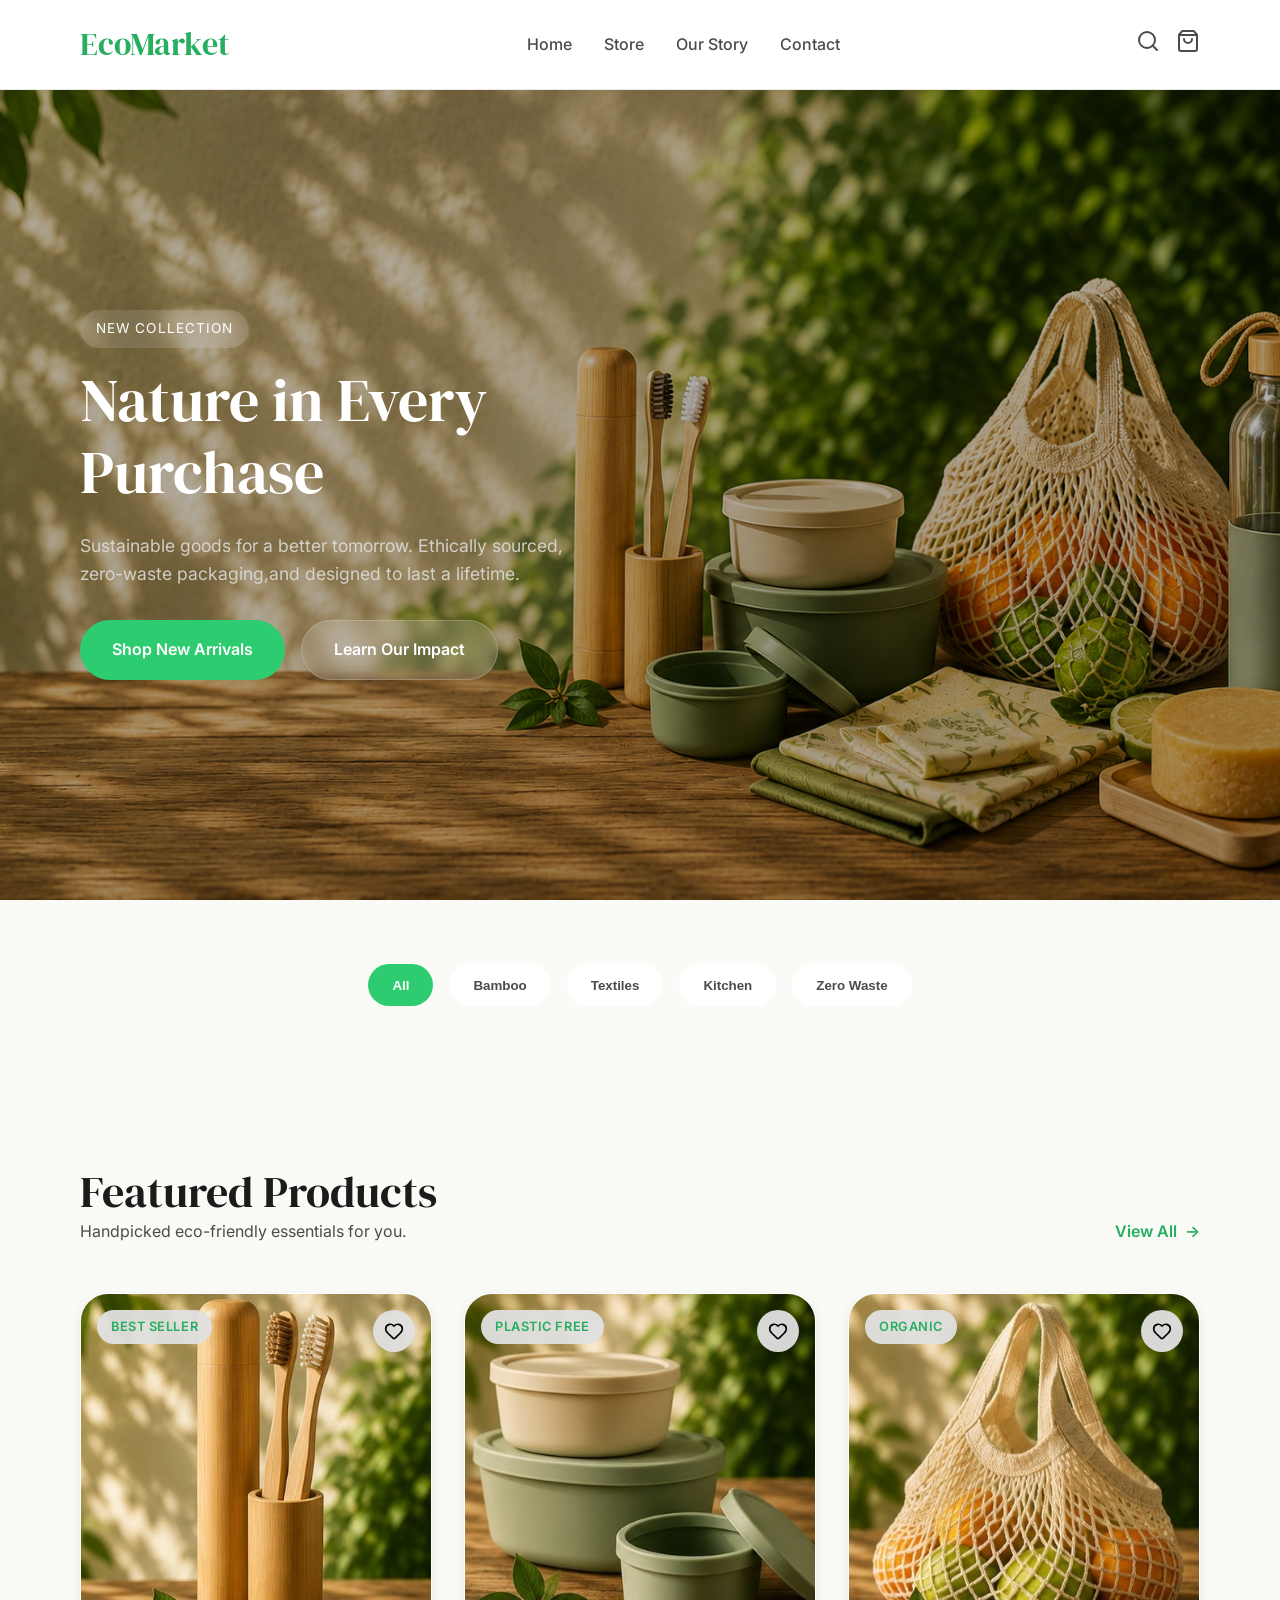
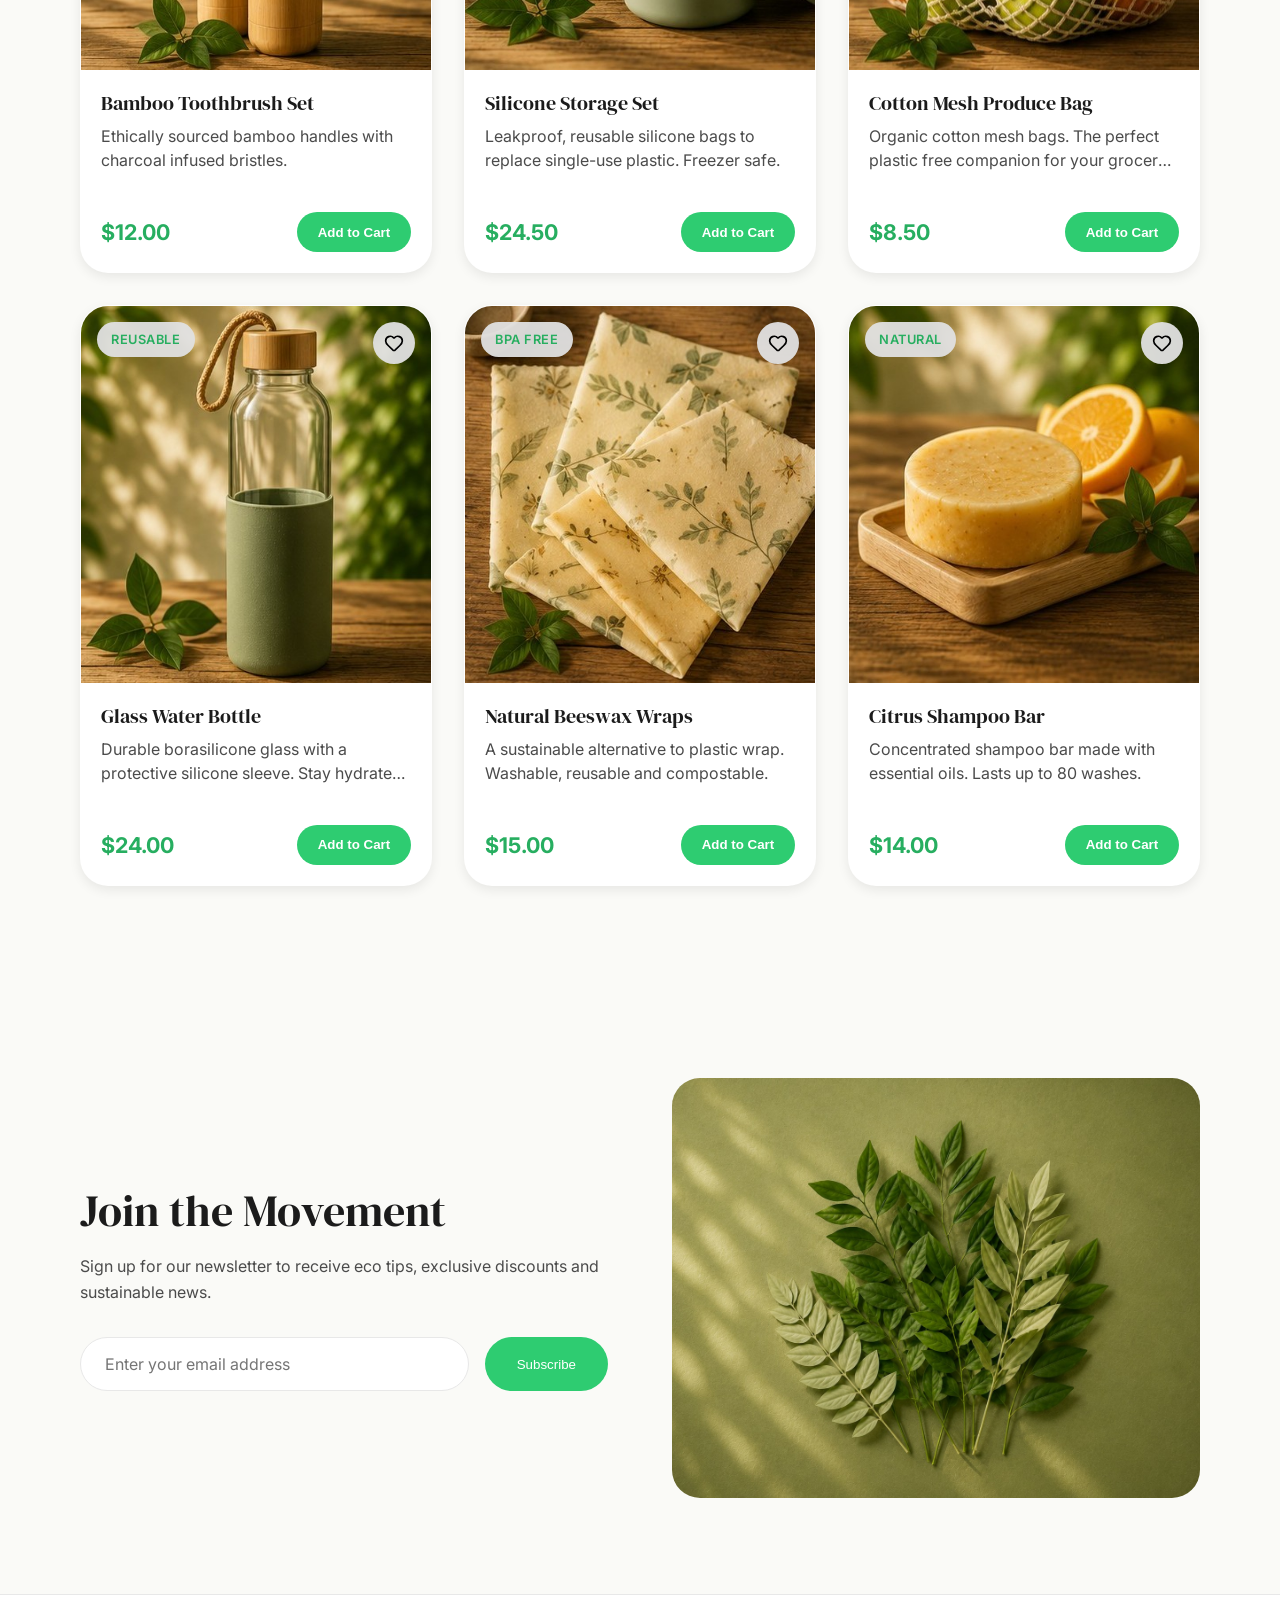
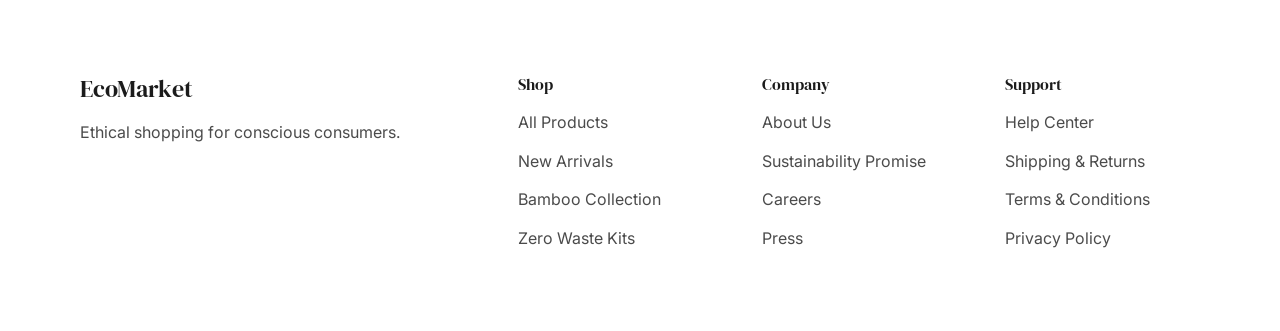
==== commit fdebda28: "docs: :memo: Add new features Addes ne features to the layout.css and components.css + new products " ====
--- a/index.html
+++ b/index.html
@@ -392,7 +392,7 @@
 
                             </button>
 
-                            <img src="img/products/Citrus-Shampoo-Bar.jpg" alt="Citrus Shampoo Bar">
+                            <img src="img/products/Citrus-Shampoo-Bar.jpg" alt="Citrus-Shampoo-Bar">
 
                         </figure>
 
--- a/css/layout.css
+++ b/css/layout.css
@@ -1,5 +1,5 @@
 /* --------------- HEADER ---------------*/
-.site-header{
+.site-header {
     position: sticky;
     top: 0;
     z-index: 1000;
@@ -27,7 +27,7 @@
     gap: 2rem;
 }
 
-.site-nav__item a{
+.site-nav__item a {
     font-weight: 500;
     transition: var(--transition);
 }
@@ -97,11 +97,10 @@
     flex-wrap: wrap;
 }
 
-/* --------------- CATEGORIES ---------------*/
 
 /* --------------- FEATURED PRODUCTS ---------------*/
 .featured-products {
-    padding: var(--spacing-x1) 0;
+    padding: var(--spacing-xl) 0;
 }
 
 .section-title {
@@ -112,16 +111,10 @@
     gap: 2rem;
 }
 
-.products-grid {
-    display: grid;
-    grid-template-columns: repeat(3,1fr);
-    gap: 2rem;
-}
-
 
 /* --------------- NEWSLETTER ---------------*/
 .newsletter {
-    padding: var(--spacing-x1) 0;
+    padding: var(--spacing-xl) 0;
 }
 
 .newsletter__content {
@@ -178,18 +171,127 @@
     transition: var(--transition);
 }
 
+
+
+/* --------------- CATALOG LAYOUT ---------------*/
+.catalog{
+    padding: 2rem 0 var(--spacing-xl);
+}
+
+.catalog .container {
+    display: grid;
+    grid-template-columns: 280px 1fr;
+    gap: 2rem;
+    align-items: start;
+}
+
+
+/*---------- SIDEBAR ----------*/
+.catalog-sidebar {
+    position: sticky;
+    top: 110px;
+}
+
+/*---------- CONTENIDO DERECHO ----------*/
+
+.catalog-products {
+    display: flex;
+    flex-direction: column;
+    gap: 3rem;
+}
+
+.products-grid{
+    display:grid;
+    gap:2rem;
+    grid-template-columns: repeat(3,1fr);
+}
+
+
+/*---------- CABECERA DEL CATÁLOGO ----------*/
+.catalog-header {
+    display: flex;
+    justify-content: space-between;
+    align-items: center;
+    gap: 3rem;
+    
+}
+
+.catalog-header__text {
+    display: flex;
+    flex-direction: column;
+    gap: .5rem  ;
+}
+
+.catalog-header__text h2{
+    margin-bottom: 0;
+}
+
+.catalog-header__text p{
+    margin-bottom: 0;
+    color:var(--color-text);
+}
+
+.catalog-header__actions {
+    display: flex;
+    align-items: center;
+    gap: 1rem;
+    
+}
+
+/*---------- GRID DEL CATÁLOGO ----------*/
+
+.catalog-products .products-grid {
+    display:grid;
+    grid-template-columns:repeat(4,1fr);
+    gap:2rem;
+    align-items:start;
+}
+
+/*---------- PAGINACIÓN ----------*/
+.pagination {
+    display:flex;
+    justify-content:center;
+    align-items:center;
+    gap:1rem;
+    margin-top:2rem;
+}
+
 /* --------------- RESPONSIVE ---------------*/
 @media (max-width: 992px) {
+    .newsletter__content {
+        grid-template-columns: 1fr;
+    }
+
+    .site-footer .container {
+        grid-template-columns: repeat(2, 1fr);
+    }
+
+    .catalog .container {
+        grid-template-columns: 1fr;
+    }
+
+    .catalog-sidebar {
+        position: static;
+        margin-bottom: 2rem;
+    }
+
     .products-grid {
         grid-template-columns: repeat(2,1fr);
     }
 
-    .newsletter__content {
-        grid-template-columns: 1fr;
-    }
-
-    .site-footer .container {
-        grid-template-columns: repeat(2,1fr);
+    .catalog-products .products-grid {
+        grid-template-columns: repeat(2, 1fr);
+    }
+
+    .catalog-header {
+        flex-direction:column;
+        align-items:flex-start;
+    }
+
+    .catalog-header__actions {
+    width:100%;
+    justify-content:space-between;
+    flex-wrap:wrap;
     }
 }
 
@@ -202,13 +304,32 @@
     .products-grid {
         grid-template-columns: 1fr;
     }
+
+    .catalog-header {
+        flex-direction: column;
+        align-items: flex-start;
+    }
+
+    .catalog-header__actions{
+    width:100%;
+    justify-content:space-between;
+    }
+
+    .catalog-search {
+        flex: 1;
+    }
+
+    .catalog-search input {
+        width: 100%;
+    }
+
+    .catalog-products .products-grid {
+        grid-template-columns: 1fr;
+    }
 }
 
 @media (max-width: 600px) {
     .site-header .container {
-        flex-direction: column;
-        justify-content: center;
-        gap: 1rem;
         padding: 1rem 0;
     }
 
@@ -219,4 +340,16 @@
     .site-footer .container {
         grid-template-columns: 1fr;
     }
-}+
+    .catalog-products .products-grid {
+        grid-template-columns: 1fr;
+    }
+
+    .catalog-search {
+        width: 100%;
+    }
+
+    .catalog-search input{
+        width: 100%;
+    }
+}
--- a/css/components.css
+++ b/css/components.css
@@ -25,6 +25,10 @@
     backdrop-filter: blur(8px);
 }
 
+.btn-secondary:hover{
+    background:rgba(255,255,255,.30);
+}
+
 
 /* --------------- CATEGORY BUTTONS --------------- */
 .categories {
@@ -56,15 +60,25 @@
 
 /* --------------- PRODUCT CARDS --------------- */
 .product-card {
+    display: flex;
+    flex-direction: column;
+    height: 100%;
     background: var(--color-white);
     border-radius: var(--radius-lg);
     overflow: hidden;
     box-shadow: var(--shadow-sm);
+    transition: var(--transition);
+    border: 1px solid transparent;
+}
+
+.product-card:hover {
+    transform: translateY(-6px);
+    box-shadow: var(--shadow-md);
 }
 
 .product-card__image {
     position: relative;
-    aspect-ratio: 1/1;
+    aspect-ratio: 4/4.3;
     background: #f4f4f4;
 }
 
@@ -72,31 +86,49 @@
     width: 100%;
     height: 100%;
     object-fit: cover;
+    transition: var(--transition);
+    display: block;
+}
+
+.product-card:hover .product-card__image img{
+    transform:scale(1.05);
 }
 
 .product-card__content {
-    padding: 1.5rem;
+    display:flex;
+    flex-direction:column;
+    flex:1;
+    padding:1.25rem;
 }
 
 .product-card__title {
-    margin-bottom: .75rem;
-    font-size: 1.4rem;
+    margin-bottom: .5rem;
+    font-size: 1.25rem;
+    line-height: 1.3;
 }
 
 .product-card__description {
     margin-bottom: 1.5rem;
     color: var(--color-text);
+    line-height:1.5;
+
+    display:-webkit-box;
+    -webkit-line-clamp: 2;
+    -webkit-box-orient:vertical;
+    overflow:hidden;
 }
 
 .product-card__footer {
     display: flex;
     justify-content: space-between;
     align-items: center;
+    margin-top: auto;
+    padding-top: 1rem;
 }
 
 .product-card__price {
     font-weight: 700;
-    font-size: 1.2rem;
+    font-size: 1.35rem;
     color: var(--color-primary-dark);
 }
 
@@ -109,6 +141,9 @@
     cursor: pointer;
     font-weight: 600;
     transition: var(--transition);
+    display: flex;
+    align-items: center;
+    justify-content: center;
 }
 
 
@@ -124,7 +159,10 @@
     font-weight: 600;
     border-radius: 999px;
     z-index: 2;
-}
+    letter-spacing:.04em;
+    text-transform:uppercase;
+}
+
 
 
 /* --------------- FAVORITE BUTTON --------------- */
@@ -143,6 +181,7 @@
     cursor: pointer;
     transition: var(--transition);
     z-index: 2;
+    box-shadow: var(--shadow-sm);
 }
 
 .product-card__favorite svg {
@@ -183,4 +222,219 @@
     color: white;
     cursor: pointer;
     transition: var(--transition);
+}
+
+/* --------------- FILTER CARD --------------- */
+
+.filter-card{
+    background:var(--color-white);
+    border-radius:var(--radius-lg);
+    padding:1.8rem;
+    box-shadow: 0 8px 25px rgba(0, 0, 0, .05);
+}
+
+.filter-card + .filter-card{
+    margin-top:1.5rem;
+}
+
+/* --------------- FILTER CARD TITLE --------------- */
+
+.filter-card__title{
+    margin-bottom:1.5rem;
+    font-size:1.25rem;
+    color:var(--color-black);
+}
+
+/* --------------- FILTER LIST --------------- */
+.filter-list{
+    display:flex;
+    flex-direction:column;
+    gap:1rem;
+}
+
+.filter-list label{
+    display:flex;
+    align-items:center;
+    gap:.85rem;
+    cursor:pointer;
+    font-size:.95rem;
+}
+
+.filter-list input{
+    appearance:none;
+    -webkit-appearance:none;
+    width:20px;
+    height:20px;
+    border:1.5px solid #d8d8d8;
+    border-radius:50%;
+    display:grid;
+    place-items:center;
+    transition:var(--transition);
+}
+
+.filter-list input::before{
+    content:"";
+    width:10px;
+    height:10px;
+    border-radius:50%;
+    transform:scale(0);
+    transition:var(--transition);
+    background:var(--color-primary);
+}
+
+.filter-list input:checked::before{
+    transform:scale(1);
+}
+
+.filter-list span{
+    color:var(--color-text);
+}
+
+/* --------------- PRICE RANGE --------------- */
+
+.price-range__labels{
+    display:flex;
+    justify-content:space-between;
+    margin-bottom:.8rem;
+}
+
+.price-range__slider{
+    appearance:none;
+    width:100%;
+    height:4px;
+    border-radius:999px;
+    background:#e5e5e5;
+    margin:1rem 0;
+}
+
+.price-range__slider::-webkit-slider-thumb{
+    appearance:none;
+    width:16px;
+    height:16px;
+    border-radius:50%;
+    background:var(--color-primary);
+    border:3px solid white;
+    box-shadow:0 4px 10px rgba(0,0,0,.15);
+}
+
+.price-range__values{
+    display:flex;
+    justify-content:space-between;
+    font-size:.9rem;
+}
+
+/* --------------- FILTER TAGS --------------- */
+.filter-tags{
+    display:flex;
+    flex-direction:column;
+    gap:.85rem;
+}
+
+.filter-tag{
+    display:flex;
+    align-items:center;
+    gap:.85rem;
+    width:100%;
+    padding:.2rem 0;
+    border:none;
+    background:transparent;
+    cursor:pointer;
+}
+
+.filter-tag__color{
+    width:12px;
+    height:12px;
+    border-radius:50%;
+    flex-shrink:0;
+}
+
+.filter-tag__color--green{
+    background:#3BB273;
+}
+
+.filter-tag__color--blue{
+    background:#5B8DEF;
+}
+
+.filter-tag__color--orange{
+    background:#F5A623;
+}
+
+.filter-tag span:last-child{
+    font-size:.95rem;
+}
+
+/* --------------- CATALOG SEARCH --------------- */
+.catalog-search{
+    display:flex;
+}
+
+.catalog-search input{
+    width:320px;
+    padding:.95rem 1.2rem;
+    border:1px solid var(--color-border);
+    border-radius:999px;
+    background:var(--color-white);
+    font-family:inherit;
+    font-size:.95rem;
+    outline:none;
+    transition:var(--transition);
+}
+
+.catalog-search input:focus{
+    border-color:var(--color-primary);
+    box-shadow:0 0 0 4px rgba(46,204,113,.15);
+}
+
+/* --------------- CATALOG FILTER BUTTON --------------- */
+
+.catalog-filter-button {
+    display:flex;
+    align-items:center;
+    justify-content:center;
+    width:48px;
+    height:48px;
+    border:1px solid var(--color-border);
+    border-radius:50%;
+    background:var(--color-white);
+    cursor:pointer;
+    transition:var(--transition);
+}
+
+.catalog-filter-button:hover {
+    border-color: var(--color-primary);
+}
+
+/* --------------- PAGINATION --------------- */
+
+.pagination__button,
+.pagination__number{
+    min-width:46px;
+    height:46px;
+    padding:0 1.25rem;
+    border:1px solid var(--color-border);
+    border-radius:999px;
+    background:var(--color-white);
+    font-family:inherit;
+    font-size:.95rem;
+    font-weight:600;
+    cursor:pointer;
+    transition:var(--transition);
+}
+
+.pagination__number.active{
+    background:var(--color-primary);
+    color:var(--color-white);
+    border-color:var(--color-primary);
+}
+
+.pagination__button:hover,
+.pagination__number:hover{
+    border-color:var(--color-primary);
+    color:var(--color-primary);
+    transform: translateY(-2px);
+}
+
+.pagination__number.active:hover{
+    color:var(--color-white);
 }
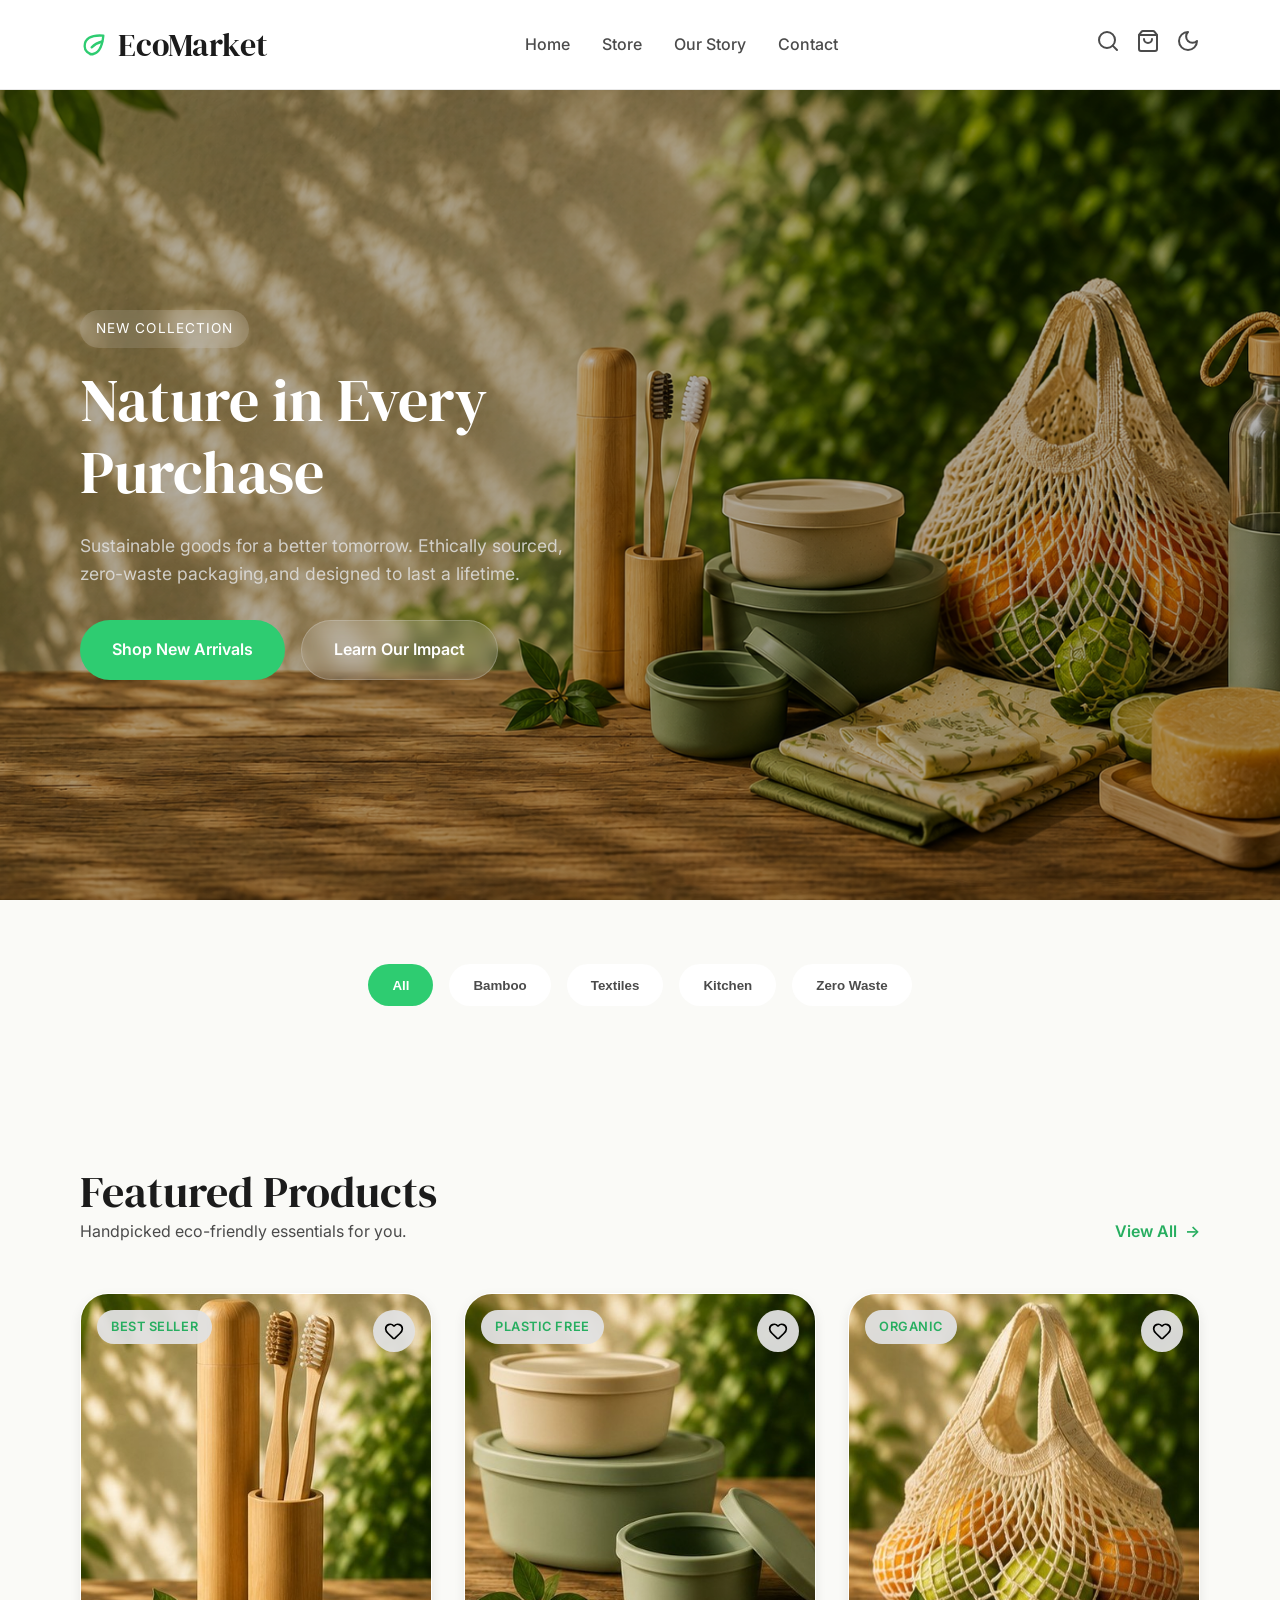
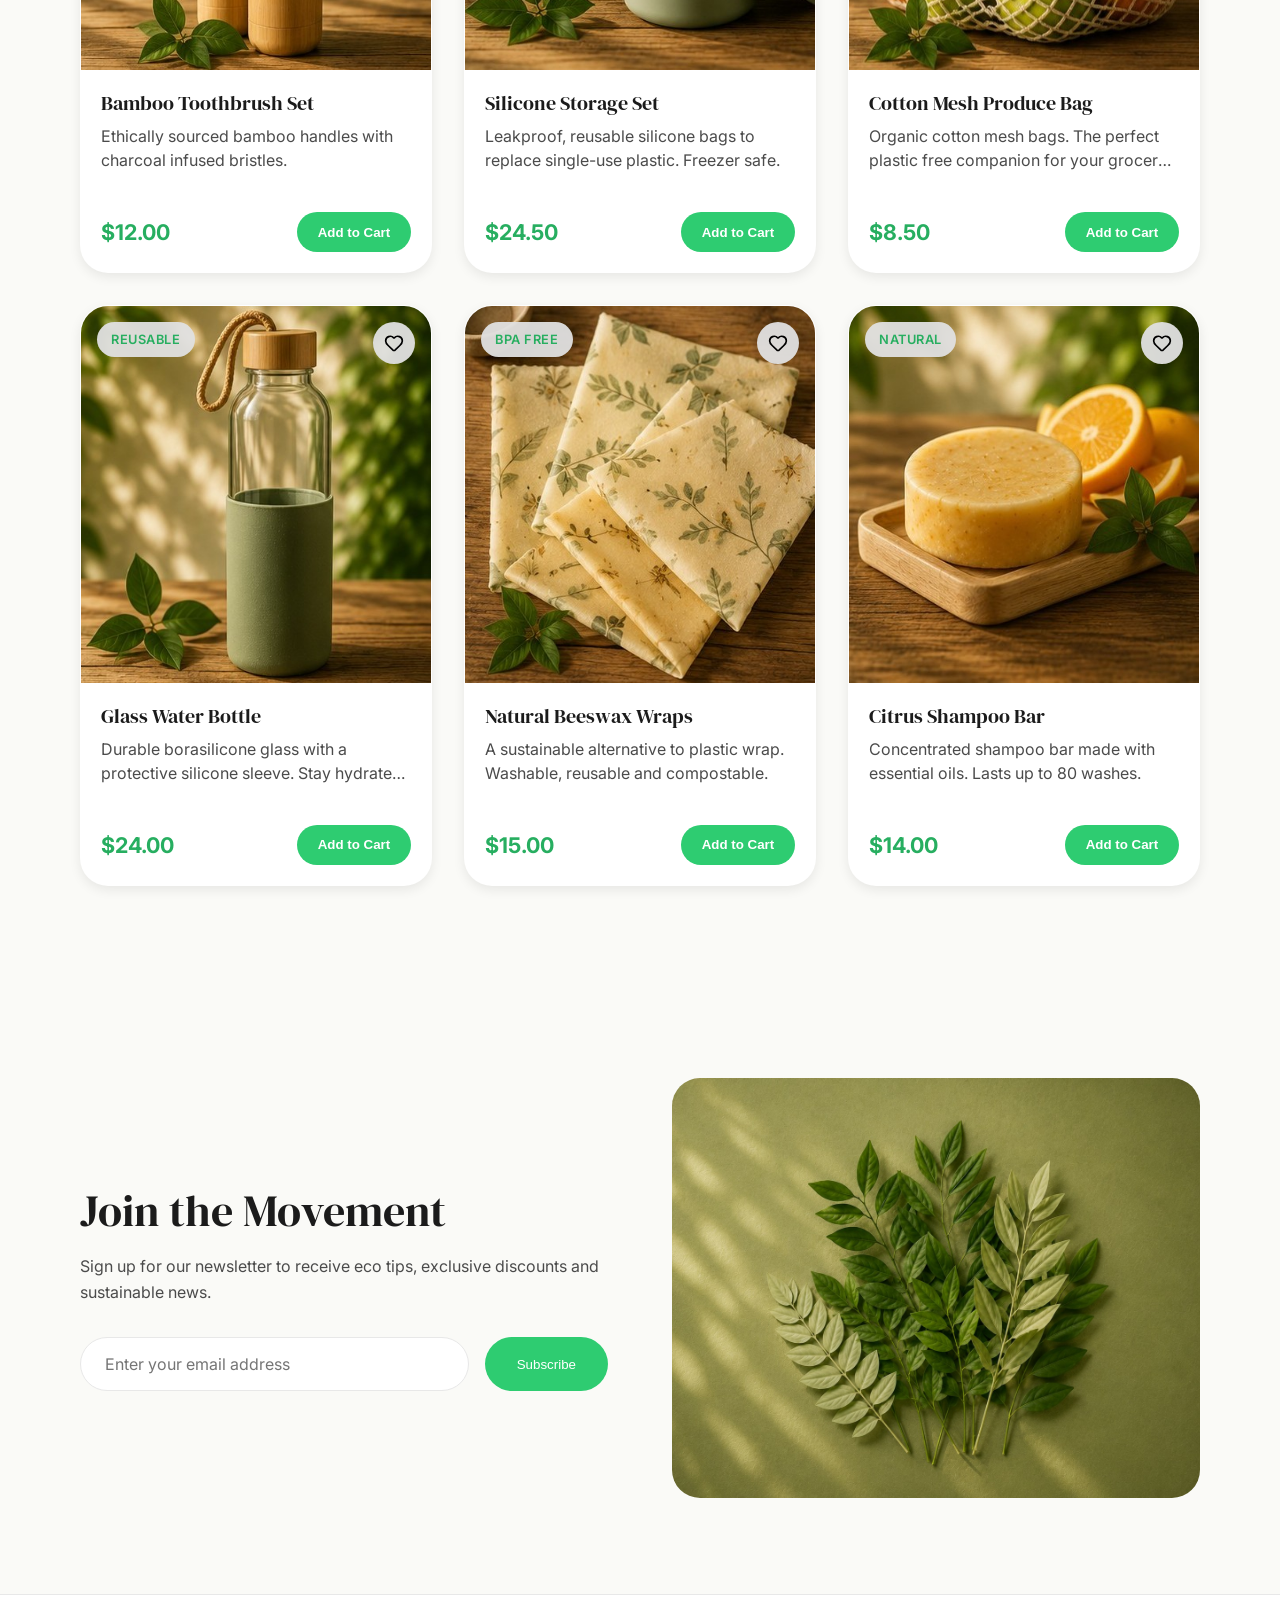
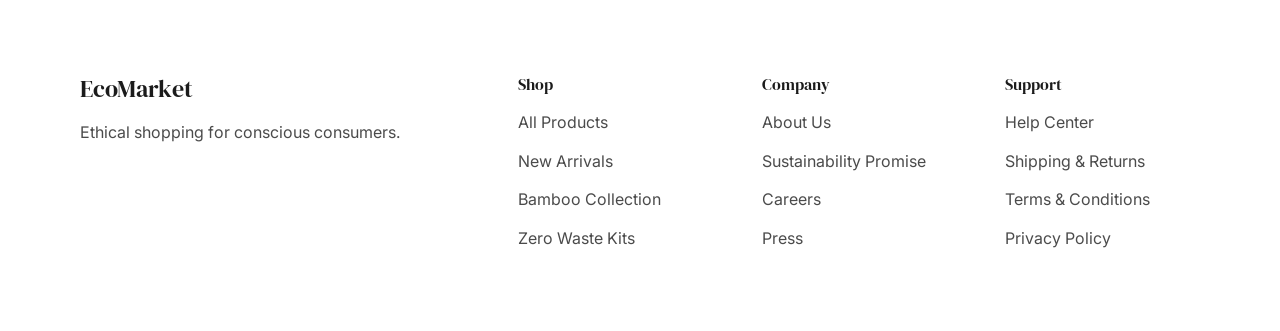
==== commit 4ff8a5aa: "docs: :memo: Add new file contacto.html Added new file contacto.html and added new features to the l" ====
--- a/index.html
+++ b/index.html
@@ -29,7 +29,23 @@
         <div class="container">
 
             <!-- Logo -->
-            <a href="index.html" class="logo">EcoMarket</a>
+            <a href="index.html" class="logo">
+
+                <svg class="logo__icon" xmlns="http://www.w3.org/2000/svg" viewBox="0 0 24 24" fill="none"
+                    stroke="currentColor" stroke-width="2" stroke-linecap="round" stroke-linejoin="round">
+
+                    <path d="M11 20A7 7 0 0 1 4 13C4 7 9 3 20 4c-1 11-5 16-11 16z" />
+                    <path d="M10 14c2-2 5-4 9-5" />
+
+                </svg>
+
+                <span class="logo__text">
+
+                    EcoMarket
+
+                </span>
+                
+            </a>
 
             <!-- Navegación -->
             <nav class="site-nav">
@@ -74,6 +90,18 @@
 
                 </a>
 
+                <!-- Modo oscuro -->
+                <a href="#" class="icon-button" aria-label="Dark mode">
+
+                    <svg xmlns="http://www.w3.org/2000/svg" width="24" height="24" viewBox="0 0 24 24" fill="none"
+                        stroke="currentColor" stroke-width="2" stroke-linecap="round" stroke-linejoin="round">
+
+                        <path d="M12 3a6 6 0 0 0 9 9A9 9 0 1 1 12 3z" />
+
+                    </svg>
+
+                </a>
+
             </div>
 
         </div>
--- a/css/layout.css
+++ b/css/layout.css
@@ -15,11 +15,27 @@
     align-items: center;
 }
 
-.logo {
-    font-family: var(--font-title);
-    font-size: 2rem;
-    color: var(--color-primary-dark);
-    font-weight: 400;
+.logo{
+    display:flex;
+    align-items:center;
+    gap:.6rem;
+    text-decoration:none;
+    color:var(--color-black);
+}
+
+.logo__icon{
+    width:28px;
+    height:28px;
+    color:var(--color-primary);
+    flex-shrink:0;
+    display:block;
+}
+
+.logo__text{
+    font-family:"DM Serif Display", serif;
+    font-size:2rem;
+    line-height:1;
+    font-weight:400;
 }
 
 .site-nav__menu {
@@ -256,6 +272,209 @@
     margin-top:2rem;
 }
 
+/* --------------- ABOUT HERO --------------- */
+
+.about-hero{
+    position:relative;
+    display:flex;
+    align-items:center;
+    min-height:85vh;
+    overflow:hidden;
+    background-image:url("../img/about/hero-about.jpg");
+    background-size:cover;
+    background-position:center;
+    background-repeat:no-repeat;
+}
+
+.about-hero__overlay{
+    position:absolute;
+    inset:0;
+    background:rgba(0,0,0,.35);
+}
+
+.about-hero .container{
+    position:relative;
+    z-index:2;
+    display: flex;
+    justify-content: center;
+}
+
+.about-hero__content {
+    max-width:700px;
+    display:flex;
+    flex-direction:column;
+    align-items:center;
+    text-align:center;
+}
+
+.about-hero__badge{
+    display:inline-block;
+    margin-bottom:1rem;
+    padding:.5rem 1rem;
+    border-radius:999px;
+    background:rgba(255,255,255,.15);
+    color:white;
+    backdrop-filter:blur(8px);
+    text-transform:uppercase;
+    letter-spacing:.08em;
+    font-size:.85rem;
+}
+
+.about-hero__title{
+    color:white;
+    margin-bottom:1.5rem;
+}
+
+.about-hero__description{
+    max-width:520px;
+    color:rgba(255,255,255,.90);
+    font-size:1.1rem;
+}
+
+.about-hero__button{
+    margin-top:2rem;
+}
+
+/* --------------- ABOUT VALUES --------------- */
+
+.about-values{
+    padding: var(--spacing-xl) 0;
+    background: var(--color-white);
+}
+
+.about-values .container{
+    display:grid;
+    grid-template-columns:repeat(4,1fr);
+    gap:2rem;
+}
+
+/* --------------- ABOUT MISSION --------------- */
+
+.about-mission{
+    padding:var(--spacing-xl) 0;
+}
+
+.about-mission .container{
+    display:grid;
+    grid-template-columns:1fr 1fr;
+    gap:4rem;
+    align-items:center;
+}
+
+/*--------------- ABOUT ECO COMMITMENT ---------------*/
+.eco-commitment{
+    padding: var(--spacing-xl) 0;
+}
+
+.eco-commitment__content{
+    display:grid;
+    grid-template-columns:1fr 1fr;
+    gap:5rem;
+    align-items:center;
+}
+
+.eco-commitment__text{
+    display:flex;
+    flex-direction:column;
+    gap:1.5rem;
+}
+
+.eco-list{
+    display:flex;
+    flex-direction:column;
+    gap:1rem;
+}
+
+.eco-list li{
+    font-weight:500;
+}
+
+.eco-commitment__image img {
+    width:100%;
+    border-radius:var(--radius-lg);
+    box-shadow:var(--shadow-md);
+    display:block;
+}
+
+/*--------------- ABOUT TESTIMONIALS ---------------*/
+.testimonials{
+    padding:var(--spacing-xl) 0;
+    background:#f7f8fb;
+}
+
+.testimonials-grid{
+    display:grid;
+    grid-template-columns:repeat(3,1fr);
+    gap:2rem;
+}
+
+/* --------------- ABOUT CTA --------------- */
+
+.about-cta{
+    padding:var(--spacing-xl) 0;
+    background:linear-gradient(
+        135deg,
+        var(--color-primary),
+        var(--color-primary-dark)
+    );
+    text-align:center;
+    color:var(--color-white);
+}
+
+.about-cta .container{
+    max-width:760px;
+}
+
+.about-cta h2{
+    margin-bottom:1rem;
+    color:var(--color-white);
+}
+
+.about-cta p{
+    margin-bottom:2rem;
+    font-size:1.1rem;
+    line-height:1.8;
+    opacity:.95;
+}
+
+/* --------------- CONTACT HERO --------------- */
+.contact-hero{
+    padding:5rem 0 3rem;
+}
+
+.contact-hero .container{
+    max-width:760px;
+    text-align:center;
+}
+
+.contact-hero__title{
+    margin-bottom:1.5rem;
+}
+
+.contact-hero__description{
+    font-size:1.1rem;
+    line-height:1.8;
+    color:var(--color-text);
+}
+
+/* --------------- CONTACT CONTENT --------------- */
+
+.contact-content{
+    padding:2rem 0 var(--spacing-xl);
+}
+
+.contact-content__grid{
+
+    display:grid;
+
+    grid-template-columns:1.15fr .85fr;
+
+    gap:4rem;
+
+    align-items:start;
+
+}
+
 /* --------------- RESPONSIVE ---------------*/
 @media (max-width: 992px) {
     .newsletter__content {
@@ -293,6 +512,22 @@
     justify-content:space-between;
     flex-wrap:wrap;
     }
+
+    .about-mission .container {
+    grid-template-columns:1fr;
+    }
+
+    .eco-commitment__content {
+    grid-template-columns:1fr;
+    }
+
+    .testimonials-grid {
+    grid-template-columns:1fr;
+    }
+
+    .contact-content__grid{
+    grid-template-columns:1fr;
+    }
 }
 
 @media (max-width: 768px) {
@@ -326,6 +561,10 @@
     .catalog-products .products-grid {
         grid-template-columns: 1fr;
     }
+
+    .about-values .container{
+    grid-template-columns:repeat(2,1fr);
+    }
 }
 
 @media (max-width: 600px) {
@@ -352,4 +591,8 @@
     .catalog-search input{
         width: 100%;
     }
-}
+
+    .about-values .container{
+    grid-template-columns:1fr;
+    }
+}
--- a/css/components.css
+++ b/css/components.css
@@ -197,6 +197,7 @@
     font-weight: 600;
     transition: var(--transition);
 }
+
 /* --------------- NEWSLETTER --------------- */
 .newsletter__form {
     display: flex;
@@ -437,4 +438,280 @@
 
 .pagination__number.active:hover{
     color:var(--color-white);
+}
+
+/* --------------- VALUE CARD --------------- */
+.value-card{
+    text-align:center;
+}
+
+.value-card__icon{
+    width:72px;
+    height:72px;
+    margin:0 auto 1.25rem;
+    border-radius:50%;
+    background:#eef5ff;
+    display:flex;
+    justify-content:center;
+    align-items:center;
+    font-size:2rem;
+}
+
+.value-card h3{
+    margin-bottom:.75rem;
+    font-size:1.35rem;
+}
+
+.value-card p{
+    max-width:220px;
+    margin-inline:auto;
+}
+
+/* --------------- ABOUT MISSION --------------- */
+
+.about-mission__image img {
+    width:100%;
+    border-radius:var(--radius-lg);
+    box-shadow:var(--shadow-md);
+}
+
+.section-badge{
+    display:inline-block;
+    margin-bottom:1rem;
+    padding:.45rem 1rem;
+    border-radius:999px;
+    background:#e8f8ee;
+    color:var(--color-primary-dark);
+    font-size:.8rem;
+    font-weight:700;
+    letter-spacing:.08em;
+    text-transform:uppercase;
+}
+
+.about-mission__content h2{
+    margin-bottom:1.5rem;
+}
+
+.about-mission__content p{
+    margin-bottom:2rem;
+    max-width:540px;
+}
+
+.about-link{
+    color:var(--color-primary-dark);
+    font-weight:600;
+    transition:var(--transition);
+}
+
+.about-link:hover{
+    color:var(--color-primary);
+}
+
+/*--------------- TESTIMONIAL CARD ---------------*/
+.testimonial-card {
+    background:var(--color-white);
+    border-radius:var(--radius-md);
+    padding:2rem;
+    box-shadow:var(--shadow-sm);
+    transition:var(--transition);
+}
+
+.testimonial-card:hover {
+    transform:translateY(-8px);
+    box-shadow:var(--shadow-md);
+}
+
+.testimonial-stars {
+    color:#f6b400;
+    font-size:1.2rem;
+    margin-bottom:1rem;
+}
+
+.testimonial-text {
+    font-style:italic;
+    margin-bottom:2rem;
+    line-height:1.8;
+}
+
+.testimonial-user {
+    display:flex;
+    align-items:center;
+    gap:1rem;
+}
+
+.testimonial-user img {
+    width:60px;
+    height:60px;
+    border-radius:50%;
+    object-fit:cover;
+}
+
+.testimonial-user strong {
+    display:block;
+    color:var(--color-black);
+}
+
+.testimonial-user span {
+    color:var(--color-text);
+    font-size:.9rem;
+}
+
+/* --------------- CONTACT FORM --------------- */
+.contact-form-card{
+    background:var(--color-white);
+    border-radius:var(--radius-lg);
+    padding:2.5rem;
+    border:1px solid var(--color-border);
+    box-shadow:var(--shadow-sm);
+}
+
+.contact-form{
+    display:flex;
+    flex-direction:column;
+    gap:1.75rem;
+}
+
+.form-group{
+    display:flex;
+    flex-direction:column;
+    gap:.7rem;
+}
+
+.form-group label{
+    font-weight:600;
+    color:var(--color-black);
+}
+
+.form-group input,
+.form-group textarea{
+    width:100%;
+    padding:1.1rem 1.3rem;
+    border-radius:18px;
+    border:1px solid var(--color-border);
+    font-family:inherit;
+    font-size:1rem;
+    outline:none;
+    resize:none;
+    transition:var(--transition);
+}
+
+.form-group input:focus,
+.form-group textarea:focus{
+    border-color:var(--color-primary);
+    box-shadow:0 0 0 4px rgba(46,204,113,.12);
+}
+
+.form-group input:valid,
+.form-group textarea:valid{
+    border-color:#2ecc71;
+}
+
+.form-group input:invalid:not(:placeholder-shown),
+.form-group textarea:invalid:not(:placeholder-shown){
+    border-color:#e74c3c;
+}
+
+.contact-form .btn{
+    width:max-content;
+    margin-top:.5rem;
+}
+
+/* --------------- CONTACT INFO --------------- */
+.contact-info{
+    display:flex;
+    flex-direction:column;
+}
+
+.contact-info__title{
+    font-size:1.3rem;
+    margin-bottom:1rem;
+}
+
+/* --------------- CONTACT MAP --------------- */
+.contact-map{
+    display:block;
+    overflow:hidden;
+    border-radius:24px;
+    box-shadow:var(--shadow-sm);
+    margin-bottom:2rem;
+}
+
+.contact-map iframe{
+    width:100%;
+    height:330px;
+    border:none;
+    display:block;
+}
+
+/* --------------- CONTACT CARDS --------------- */
+.contact-cards{
+    display:grid;
+    grid-template-columns:repeat(2,1fr);
+    gap:1rem;
+    margin-bottom:2rem;
+}
+
+.contact-card{
+    background:white;
+    padding:1.5rem;
+    border-radius:22px;
+    border:1px solid var(--color-border);
+    box-shadow:var(--shadow-sm);
+    transition:var(--transition);
+}
+
+.contact-card:hover{
+    transform:translateY(-5px);
+    box-shadow:var(--shadow-md);
+}
+
+.contact-card__icon{
+    display:flex;
+    align-items:center;
+    justify-content:center;
+    width:52px;
+    height:52px;
+    border-radius:50%;
+    background:#f5f5f5;
+    margin-bottom:1rem;
+    font-size:1.3rem;
+}
+
+.contact-card h4{
+    margin-bottom:.35rem;
+}
+
+.contact-card p{
+    font-size:.95rem;
+}
+
+/* --------------- CONTACT SOCIAL --------------- */
+.contact-social__text{
+    margin-bottom:1rem;
+}
+
+.contact-social{
+    display:flex;
+    gap:1rem;
+}
+
+.contact-social a{
+    width:52px;
+    height:52px;
+    border-radius:50%;
+    display:flex;
+    align-items:center;
+    justify-content:center;
+    background:white;
+    border:1px solid var(--color-border);
+    box-shadow:var(--shadow-sm);
+    transition:var(--transition);
+    font-size:.85rem;
+    font-weight:600;
+}
+
+.contact-social a:hover{
+    transform:scale(1.08);
+    border-color:var(--color-primary);
+    color:var(--color-primary-dark);
 }
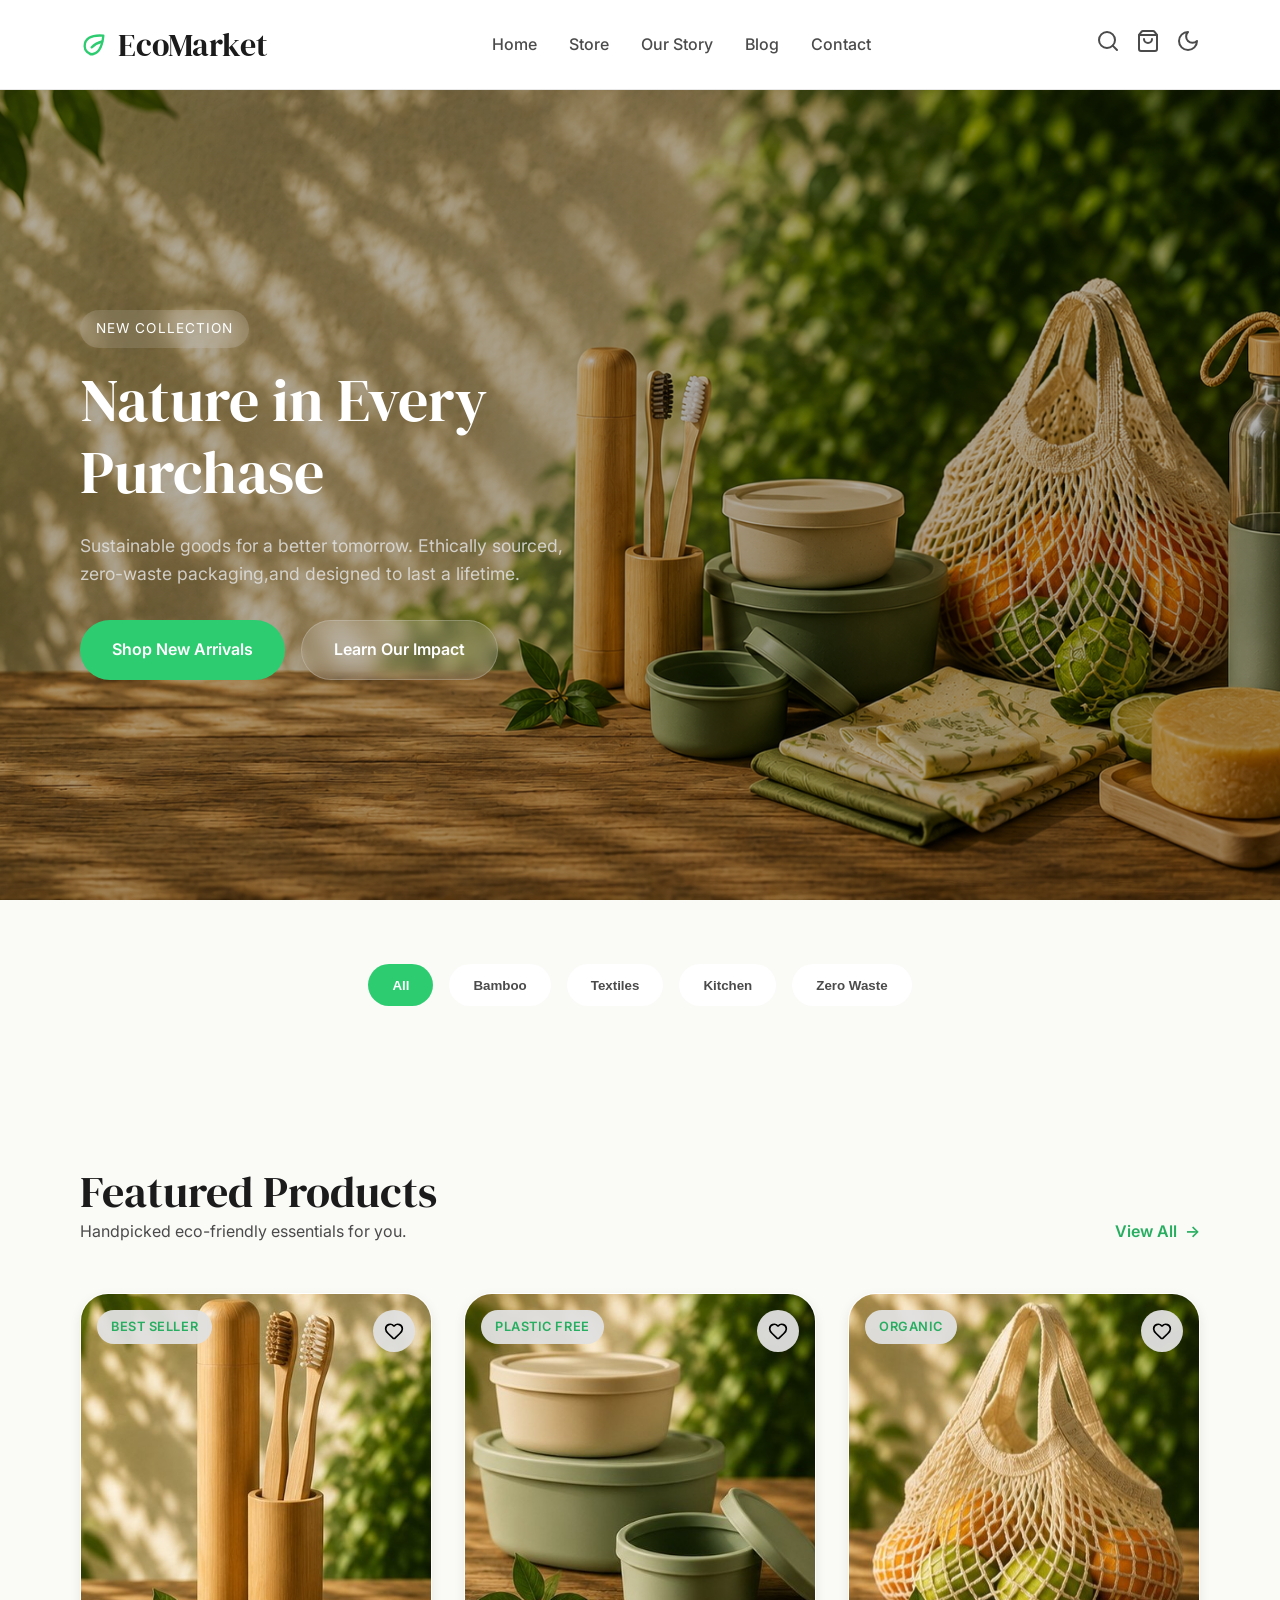
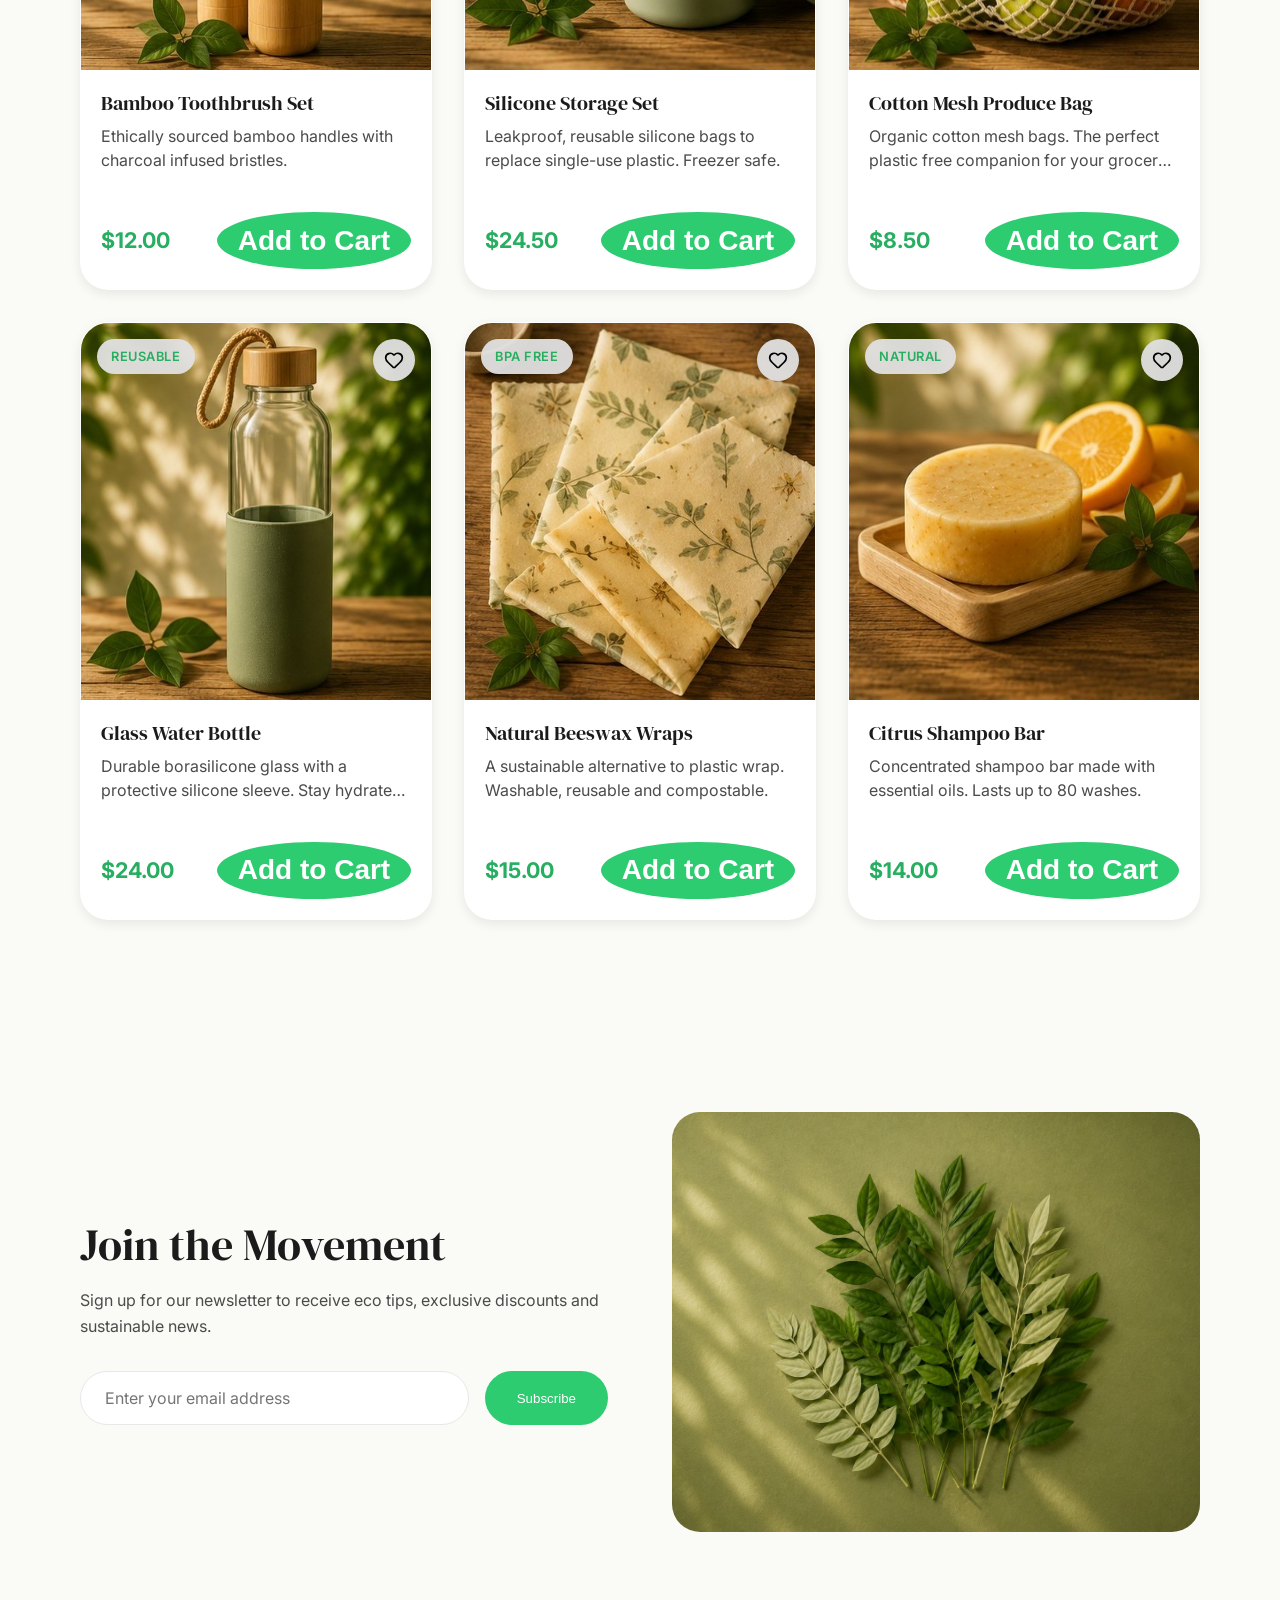
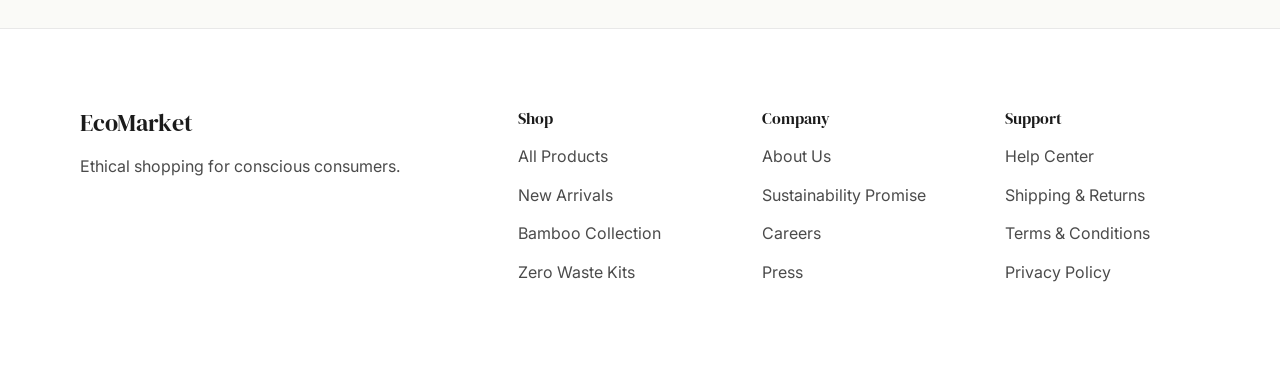
==== commit ebef9ecd: "docs: :memo: Add new views Added new views, blog.html, blog-details.html and blog.css. Also updated " ====
--- a/index.html
+++ b/index.html
@@ -55,6 +55,7 @@
                     <li class="site-nav__item"><a href="index.html" class="active">Home</a></li>
                     <li class="site-nav__item"><a href="views/productos.html">Store</a></li>
                     <li class="site-nav__item"><a href="views/sobre-nosotros.html">Our Story</a></li>
+                    <li class="site-nav__item"><a href="views/blog.html">Blog</a></li>
                     <li class="site-nav__item"><a href="views/contacto.html">Contact</a></li>
 
                 </ul>
--- a/css/components.css
+++ b/css/components.css
@@ -135,7 +135,7 @@
 .product-card__button {
     padding: .8rem 1.3rem;
     border: none;
-    border-radius: 999px;
+    border-radius: 50%;
     background: var(--color-primary);
     color: var(--color-white);
     cursor: pointer;
@@ -144,6 +144,7 @@
     display: flex;
     align-items: center;
     justify-content: center;
+    font-size: 28px;
 }
 
 
@@ -457,6 +458,10 @@
     font-size:2rem;
 }
 
+.value-card__icon:hover {
+    transform: translateY(-5px);
+}
+
 .value-card h3{
     margin-bottom:.75rem;
     font-size:1.35rem;
